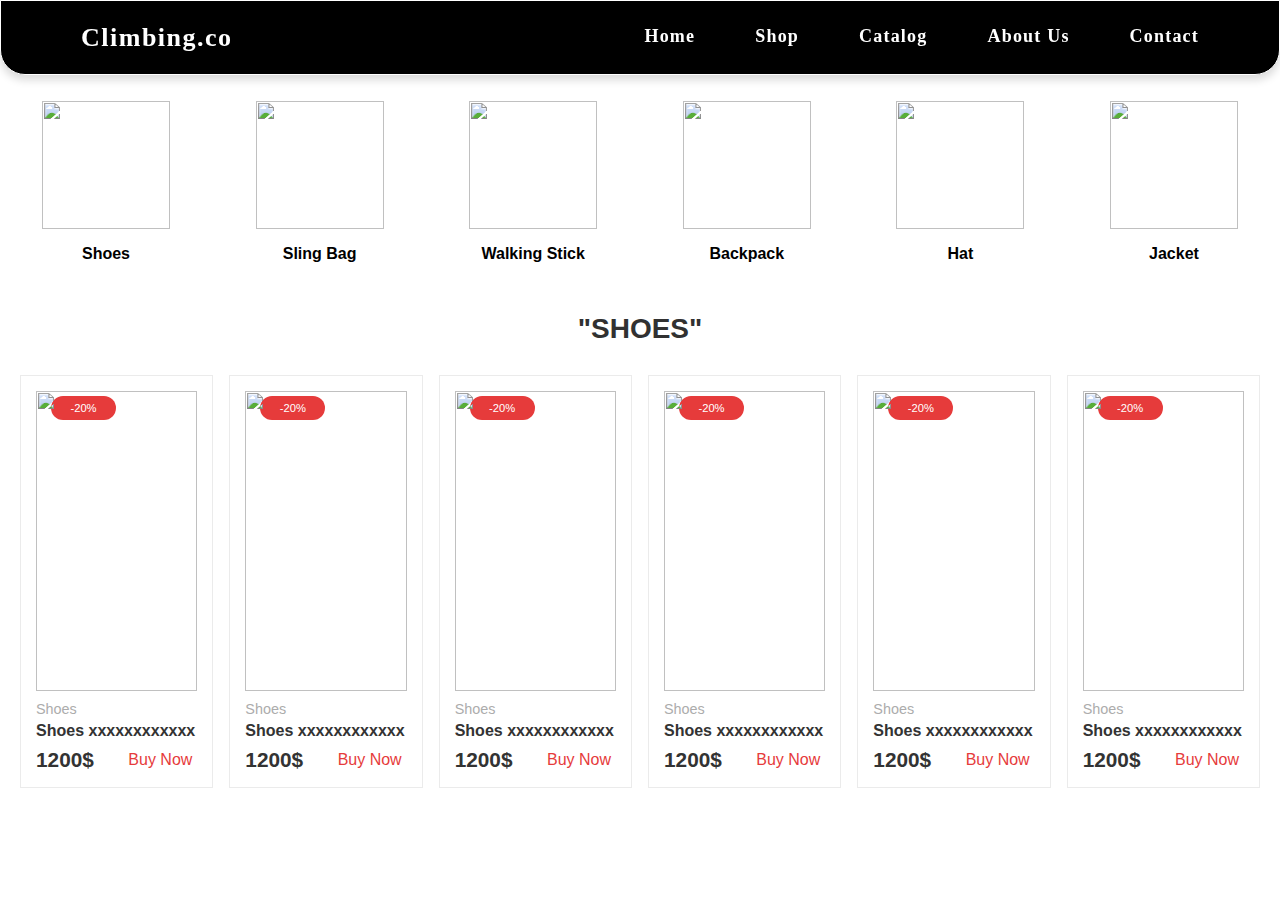
==== product.html @ 18d79aa9 "Add files via upload" ====
<!--doctype html-->
<html>
<head>
    <meta charset="utf-8">
    <meta name="viewport" content="width=device-width, initial-scale=1.0">
    <title>Product E-commerce - Website</title>
    <link rel="stylesheet" href="asset/css/product.css"/>
    <link rel="preconnect" href="https://fonts.googleapis.com">
    <link rel="preconnect" href="https://fonts.gstatic.com" crossorigin>
    <link rel="stylesheet" href="https://cdnjs.cloudflare.com/ajax/libs/font-awesome/4.7.0/css/font-awesome.min.css">
    <link href="https://fonts.googleapis.com/css2?family=Poppins:ital,wght@0,100;0,200;0,300;0,400;0,500;0,600;0,700;0,800;0,900;1,100;1,200;1,300;1,400;1,500;1,600;1,700;1,800;1,900&display=swap" rel="stylesheet">
</head>

<body>
    <!-- navbar -->
    <header class="header">
        <div class="navcount">
            <nav class="navbar">
                <div class="navbar-left">
                    <a class="logo">Climbing.co</a>
                    <a href="javascript:void(0);" class="nav-icon" id="toggleButton">
                        <i class="fa fa-bars"></i>
                    </a>
                </div>
                <div class="navbar-right" id="navbarRight">
                    <a href="index.html" class="nav-active nav-first">Home</a>
                    <a href="produk.html" class="nav-link">Shop</a>
                    <a href="product.html" class="nav-link">Catalog</a>
                    <a href="kontak.html" class="nav-link">About Us</a>
                    <a href="kontak.html" class="nav-link">Contact</a>
                </div>
            </nav>
        </div>
      </header>

  <!--section category-->
  <section class="category">
    <h1>Products Category</h1>
    <div class="box-category">
     
      <a href="#" class="box">
        <img src="asset/img/product 1.png">
        <h3>Shoes</h3>
      </a>

      <a href="#" class="box">
        <img src="asset/img/product 2.png">
        <h3>Sling Bag</h3>
      </a>

      <a href="#" class="box">
        <img src="asset/img/product 3.png">
        <h3>Walking Stick</h3>
      </a>

      <a href="#" class="box">
        <img src="asset/img/product 4.png">
        <h3>Backpack</h3>
      </a>

      <a href="#" class="box">
        <img src="asset/img/product 5.png">
        <h3>Hat</h3>
      </a>

      <a href="#" class="box">
        <img src="asset/img/product 6.png">
        <h3>Jacket</h3>
      </a>

    </div>
  </section>
  
   <section class="product">
    <h4 class="product-heading">"Shoes"</h4>
    <div class="slider-container">
        <div class="product-box">
            <span class="product-box-offer">-20%</span>
                <div class="product-img-container">
                    <div class="product-img">
                    <img alt="" class="product-img-front" src="asset/img/sepatu1.jpg"/>
                    </div>
                </div>
            <div class="product-box-text">
                 <!--category-->
                 <div class="product-category">
                    <span>Shoes</span>
                </div>
                <!--tile--->
                <a href="#" class="product-title">Shoes xxxxxxxxxxxx</a>
                <!--Price--->
                <div class="price-buy">
                    <span class="p-price">1200$</span>
                    <a href="#" class="p-buy-btn">Buy Now</a>
                </div>
            </div>
        </div>

        <div class="product-box">
            <span class="product-box-offer">-20%</span>
                <div class="product-img-container">
                    <div class="product-img">
                    <img alt="" class="product-img-front" src="asset/img/sepatu2.jpg"/>
                    </div>
                </div>
            <div class="product-box-text">
                 <!--category-->
                 <div class="product-category">
                    <span>Shoes</span>
                </div>
                <!--tile--->
                <a href="#" class="product-title">Shoes xxxxxxxxxxxx</a>
                <!--Price--->
                <div class="price-buy">
                    <span class="p-price">1200$</span>
                    <a href="#" class="p-buy-btn">Buy Now</a>
                </div>
            </div>
        </div>

        <div class="product-box">
            <span class="product-box-offer">-20%</span>
                <div class="product-img-container">
                    <div class="product-img">
                    <img alt="" class="product-img-front" src="asset/img/sepatu3.jpg"/>
                    </div>
                </div>
            <div class="product-box-text">
                 <!--category-->
                 <div class="product-category">
                    <span>Shoes</span>
                </div>
                <!--tile--->
                <a href="#" class="product-title">Shoes xxxxxxxxxxxx</a>
                <!--Price--->
                <div class="price-buy">
                    <span class="p-price">1200$</span>
                    <a href="#" class="p-buy-btn">Buy Now</a>
                </div>
            </div>
        </div>

        <div class="product-box">
            <span class="product-box-offer">-20%</span>
                <div class="product-img-container">
                    <div class="product-img">
                    <img alt="" class="product-img-front" src="asset/img/sepatu4.jpeg"/>
                    </div>
                </div>
            <div class="product-box-text">
                 <!--category-->
                 <div class="product-category">
                    <span>Shoes</span>
                </div>
                <!--tile--->
                <a href="#" class="product-title">Shoes xxxxxxxxxxxx</a>
                <!--Price--->
                <div class="price-buy">
                    <span class="p-price">1200$</span>
                    <a href="#" class="p-buy-btn">Buy Now</a>
                </div>
            </div>
        </div>

        <div class="product-box">
            <span class="product-box-offer">-20%</span>
                <div class="product-img-container">
                    <div class="product-img">
                    <img alt="" class="product-img-front" src="asset/img/sepatu5.jpg"/>
                    </div>
                </div>
            <div class="product-box-text">
                 <!--category-->
                 <div class="product-category">
                    <span>Shoes</span>
                </div>
                <!--tile--->
                <a href="#" class="product-title">Shoes xxxxxxxxxxxx</a>
                <!--Price--->
                <div class="price-buy">
                    <span class="p-price">1200$</span>
                    <a href="#" class="p-buy-btn">Buy Now</a>
                </div>
            </div>
        </div>

        <div class="product-box">
            <span class="product-box-offer">-20%</span>
                <div class="product-img-container">
                    <div class="product-img">
                    <img alt="" class="product-img-front" src="asset/img/sepatu6.jpeg"/>
                    </div>
                </div>
            <div class="product-box-text">
                 <!--category-->
                 <div class="product-category">
                    <span>Shoes</span>
                </div>
                <!--tile--->
                <a href="#" class="product-title">Shoes xxxxxxxxxxxx</a>
                <!--Price--->
                <div class="price-buy">
                    <span class="p-price">1200$</span>
                    <a href="#" class="p-buy-btn">Buy Now</a>
                </div>
            </div>
        </div>
    </div>
    </section>
    <script src="asset/js/product.js"></script>
</body>
</html>
---- asset/css/product.css ----
*{
    margin: 0px;
    padding: 0px;
    box-sizing: border-box;
    font-family: 'Open Sans',sans-serif;
}
a{
    text-decoration: none;
}
body{
    margin: 0px;
    padding: 0px;
}

/*navbar*/

.header {
    position: fixed;
    top: 0;
    left: 0;
    right: 0;
    background-color: black;
    border-style: solid;
    border-width: 1px;
    border-color: white;
    border-radius: 0 0 25px 25px;
    box-shadow: 0px 5px 8px rgba(0, 0, 0, 0.15);
    backdrop-filter: blur(8px);
    transition-duration: 0.5s;
    z-index: 2;
}

.navcount {
    width: 100%;
    max-width: 1300px;
    margin: auto;
    position: relative;
}

.navbar {
    display: flex;
    align-items: center;
    justify-content: space-between;
    padding: 15px 80px;
}

.navbar-left {
    display: flex;
}
  
.logo {
    color: white;
    font-family: 'Red Hat Display';
    font-weight: 600;
    font-size: 26px;
    letter-spacing: 1.5px;
}

.navbar-right{
    display: flex;
    gap: 60px;
    font-family: Verdana, Geneva, Tahoma, sans-serif;
}

.nav-link {
    color: white;
    text-decoration: none;
    text-align: center;
    font-size: 18px;
    font-weight: 550;
    font-family: 'Red Hat Display';
    font-weight: 600;
    letter-spacing: 1.2px;
    border-bottom: 2px solid transparent;
    padding-top: 10px;
    padding-bottom: 10px;
}

.nav-active {
    color: white;
    text-decoration: none;
    text-align: center;
    font-size: 18px;
    font-weight: 550;
    font-family: 'Red Hat Display';
    font-weight: 600;
    letter-spacing: 1.2px;
    padding-top: 10px;
    padding-bottom: 10px;
}

.nav-link:hover {
    color: red;
    border-bottom: 2px solid white;
}

.nav-active:hover {
    color: red;
    border-bottom: 2px solid white;
}

.nav-icon {
    display: none;
    color: white;
}

@media screen and (max-width: 800px) {
    .navbar {
        display: block;
        padding-left: 0;
        padding-right: 0;
    }
    .logo {
        font-size: 21px;
        padding-left: 30px;
    }
    .navbar-left {
        display: flex;
        justify-content: space-between;
    }
    .nav-link,
    .nav-active {
        font-size: 17px;
        padding-left: 30px;
        padding-right: 30px;
    }
    .nav-first {
        margin-top: 20px;
    }
    .nav-active {
        background: linear-gradient(90deg, #e7c5ae 0%, #fcf5eb00 100%);
        border-top: 1px solid #895e3f;
        border-width: 1px;
    }
    .nav-icon {
        align-self: center;
        padding-right: 30px;
    }
    .navbar-right {
        display: block;
    }
}
@media screen and (max-width: 800px) {
    .navbar-right a{display: none;}
    .navbar-left a.nav-icon {
      float: right;
      display: block;
    }
}
@media screen and (max-width: 800px) {
  .navbar-right.responsive {position: relative;}
  .navbar-left.responsive .nav-icon {
    position: absolute;
    right: 0;
    top: 0;
  }
  .navbar-right.responsive a{
    float: none;
    display: block;
    text-align: left;
  }
}
@media screen and (max-width: 400px) {
    .logo {
        font-size: 18px;
        padding-left: 25px;
    }
    .nav-link,
    .nav-active {
        font-size: 16px;
        padding-left: 25px;
        padding-right: 25px;
    }
    .nav-active {
        background: black;
        border-top: 1px solid white;
        border-width: 1px;
    }
    .nav-icon {
        align-self: center;
        padding-right: 25px;
    }
}

  
/*section category*/
.category .box-category {
    display: grid;
    grid-template-columns: repeat(auto-fit, minmax(10rem, 1fr));
    gap: 0.1rem;
  }
  .category h1 {
    text-align: center;
    font-size: 2rem;
    color: black;
    margin-bottom: 3rem;
  }
  .category .box-category .box {
    text-align: center;
  }
  .category .box-category .box:hover h3{
    color: rgb(141, 116, 116);
  }
  .category .box-category .box img {
    height: 8rem;
    margin-bottom: 1rem;
    margin-top: 1rem;
  }
  .category .box-category .box h3 {
    font-size: 1rem;
    color: black;
    font-weight: bolder;
    list-style: none;
  }  

/*section product*/

.product{
    display: flex;
    justify-content: center;
    flex-direction: column;
    align-items: center;
    padding: 20px;
    width: 100%;
    margin: 30px auto;
}
.slider-container{
    display: flex;
    justify-content: center;
    align-items: center;
    width: 100%;
    gap: 1rem;
}
.product-heading{
    font-size: 28px;
    text-transform: uppercase;
    font-family: 'Open Sans',sans-serif;
    color: #313131;
    margin-bottom: 30px;
}
.product-box{
    width: 100%;
    padding: 15px;
    border: 1px solid rgba(0,0,0,0.08);
    position: relative;
}
 
.product-img-container{
    width: 100%;
    height: 100%;
    position: relative;
    display: flex;
    overflow: hidden;
}
.product-img{
    width: 100%;
    height:300px;
    display: flex;
}
 
.product-img img{
    width: 100%;
    height: 100%;
    object-fit:contain;
    object-position: center;
}

 .product-box-offer{
     position: absolute;
     left: 30px;
     top: 20px;
     width: 65px;
     height: 24px;
     color: #ffffff;
     background-color: #e63b3b;
     border-radius: 20px;
     display: flex;
     justify-content: center;
     align-items: center;
     font-size: 0.7rem;   
 }
.product-box-text{
     margin-top: 5px;
     font-family: 'Open Sans',sans-serif;
 }
.product-title{
    color: #333333;
    font-weight: 600;
    transition: all ease 0.3s;
    text-decoration: none;
}
.product-title:hover{
    opacity: 0.7;
    transition: all ease 0.3s;
}
.product-category{
    display: flex;
    justify-content: flex-start;
    align-items: center;
    flex-wrap: wrap;
    color: #ff25257c;
}
.product-category span{
    color: #acacac;
    font-size: 0.9rem;
    margin:5px 0px;
}
.price-buy{
    display: flex;
    justify-content: space-between;
    align-items: center;
    margin-top: 8px;
}
.price-buy .p-price{
    font-size: 1.3rem;
    color: #333333;
    font-weight: 700;
}
.price-buy .p-buy-btn{
    color: #e63b3b;
    margin: 0px 5px;
    font-weight: 500;
    text-decoration: none;
}
.price-buy .p-buy-btn:hover{
    text-decoration: underline;
}
 
@media(max-width:500px){
    .product-slider-heading{
        text-align: center;
        font-size: 1.3rem;
    }
    .product-slider{
        width: 100%;
    }
    .product-img a,
    .product-img{
    height:230px;}
    
.product-img a img{
    animation:none;
}
.product-img-back{
    display: none;
 }
 .product-img-container:hover .product-img-back{
     display: none;
 }
 .product-img-container:hover .product-img-front{
     display: block;
 }
}
@media(max-width:400px){
    .product-img a,
    .product-img{
    height:190px;}
    .product-box-offer{
        top: 10px ;
        left: 20px ;
    }
}
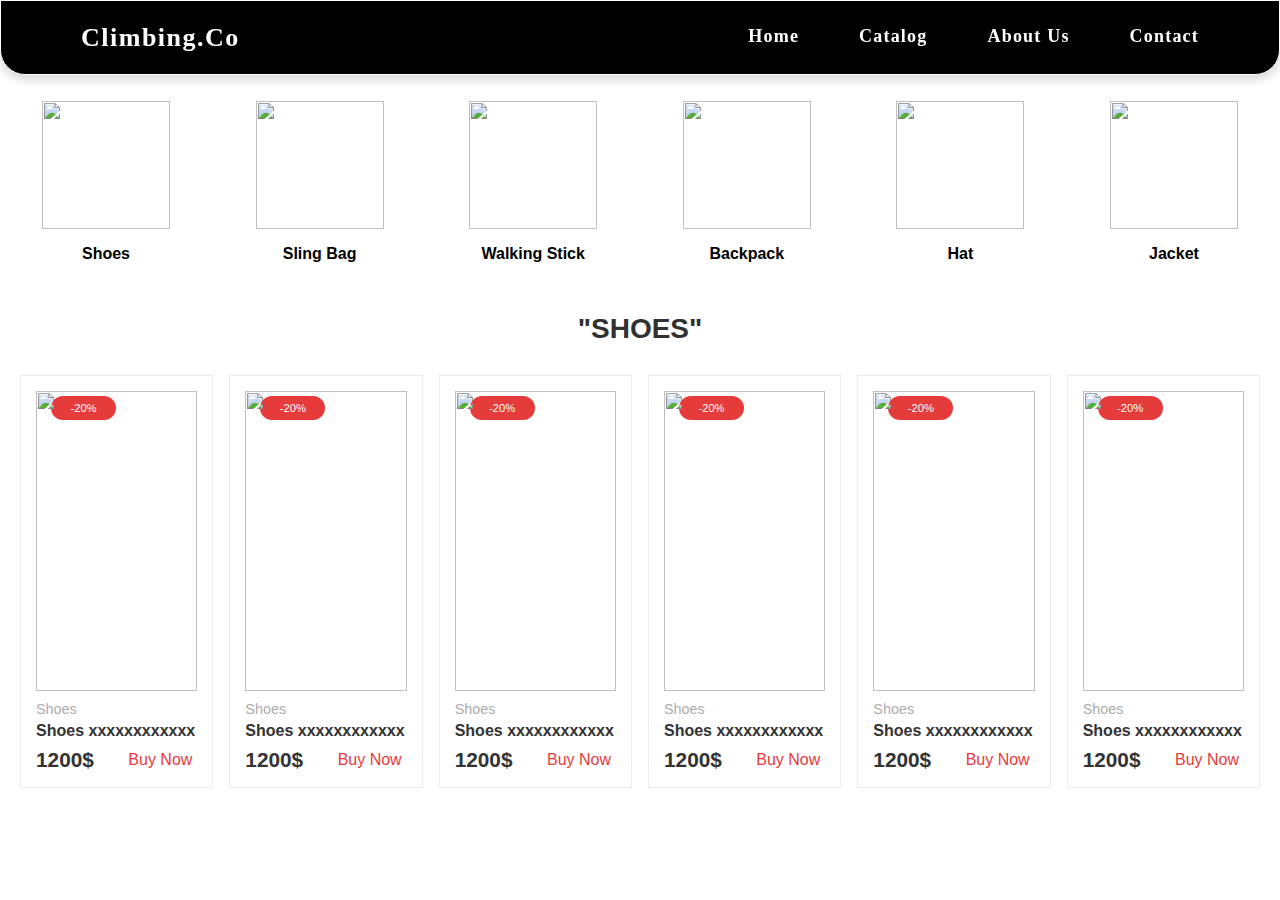
==== commit 3ac72093: "Update product.html" ====
--- a/product.html
+++ b/product.html
@@ -17,14 +17,13 @@
         <div class="navcount">
             <nav class="navbar">
                 <div class="navbar-left">
-                    <a class="logo">Climbing.co</a>
+                    <a class="logo">Climbing.Co</a>
                     <a href="javascript:void(0);" class="nav-icon" id="toggleButton">
                         <i class="fa fa-bars"></i>
                     </a>
                 </div>
                 <div class="navbar-right" id="navbarRight">
                     <a href="index.html" class="nav-active nav-first">Home</a>
-                    <a href="produk.html" class="nav-link">Shop</a>
                     <a href="product.html" class="nav-link">Catalog</a>
                     <a href="kontak.html" class="nav-link">About Us</a>
                     <a href="kontak.html" class="nav-link">Contact</a>
@@ -209,4 +208,4 @@
     </section>
     <script src="asset/js/product.js"></script>
 </body>
-</html>+</html>
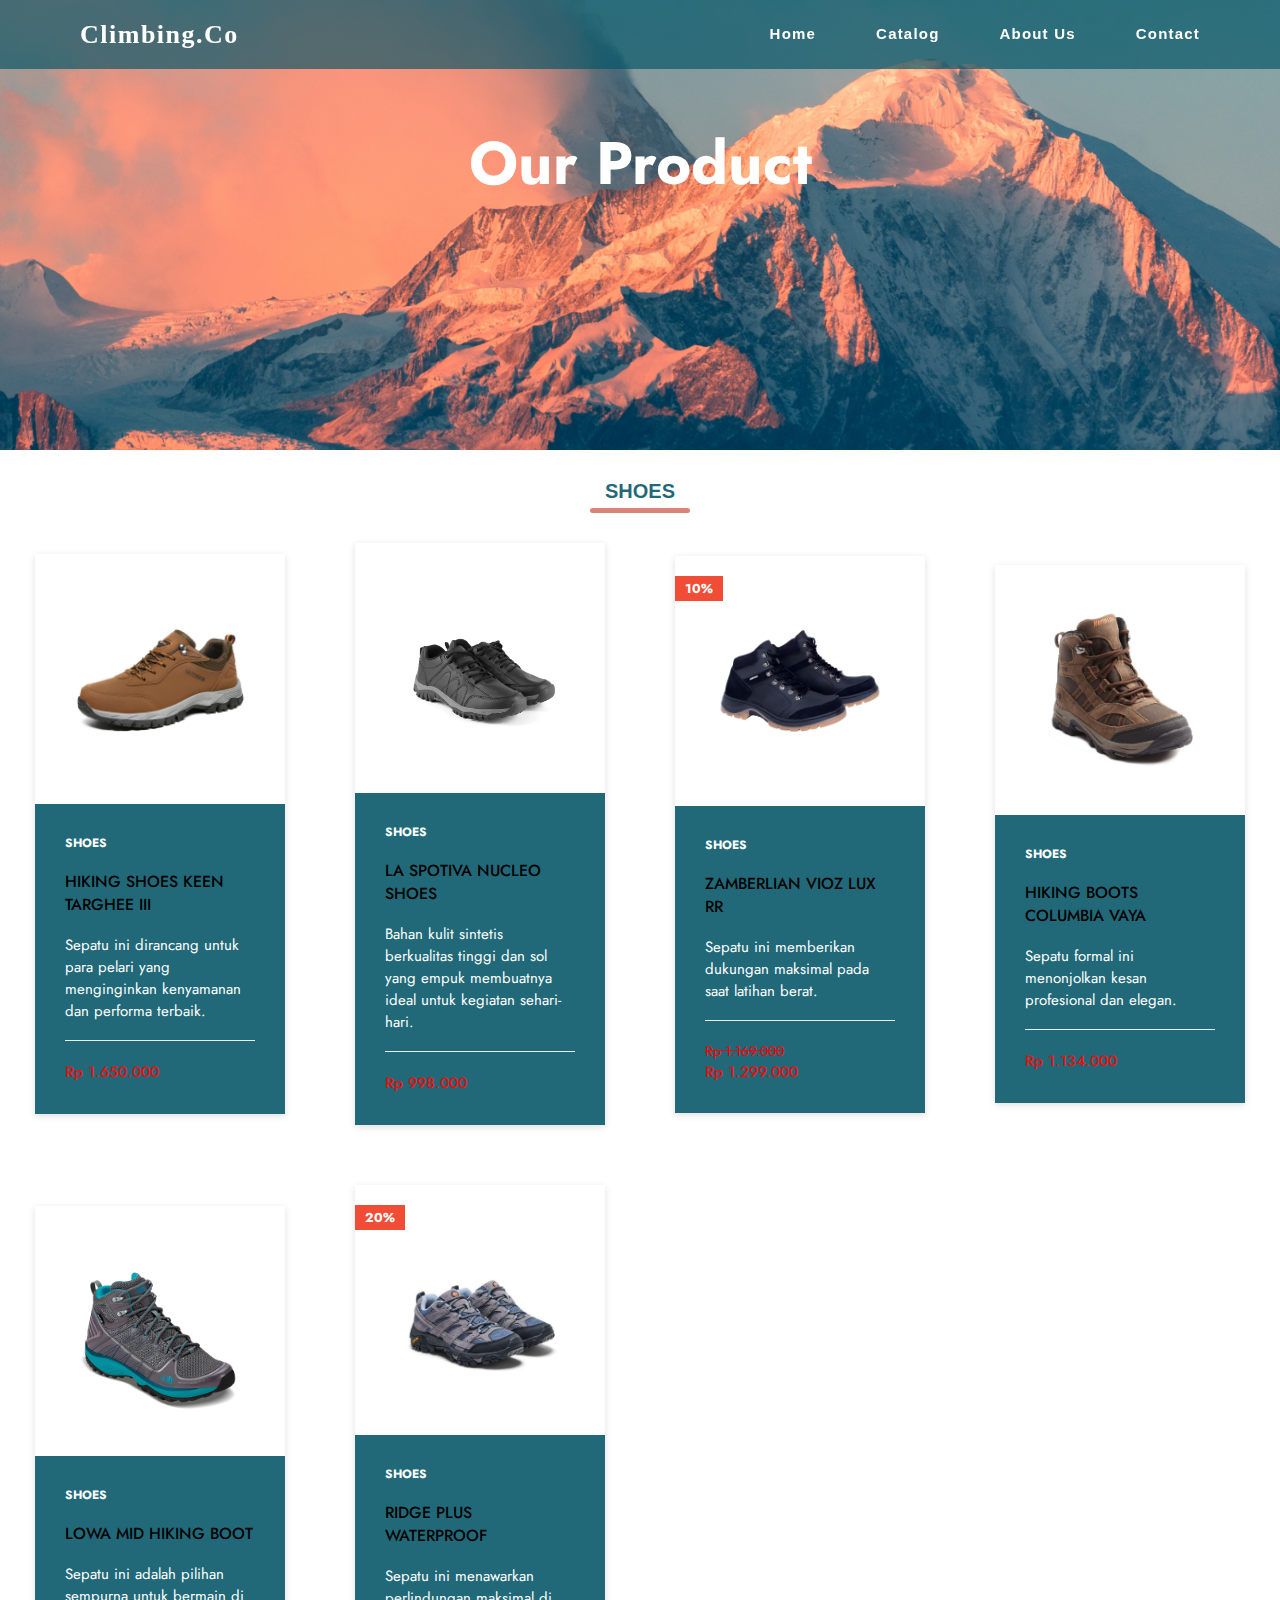
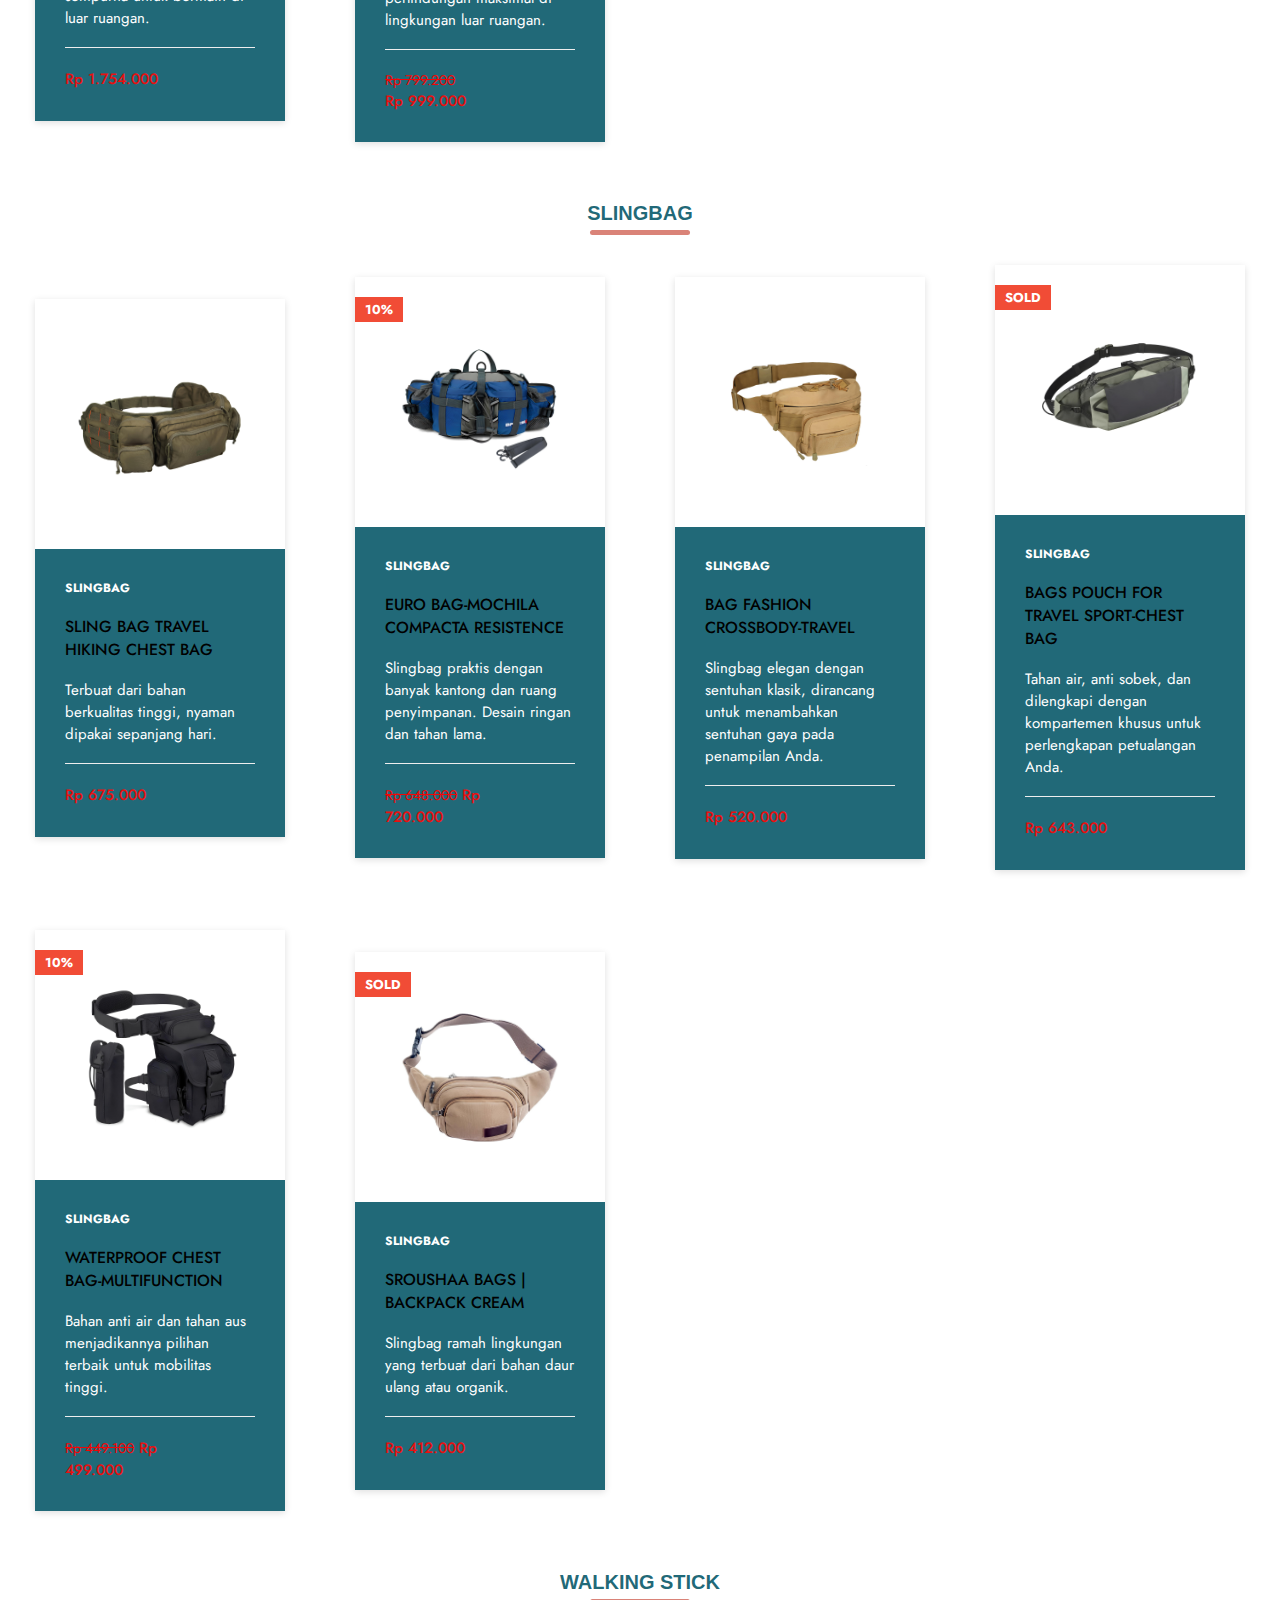
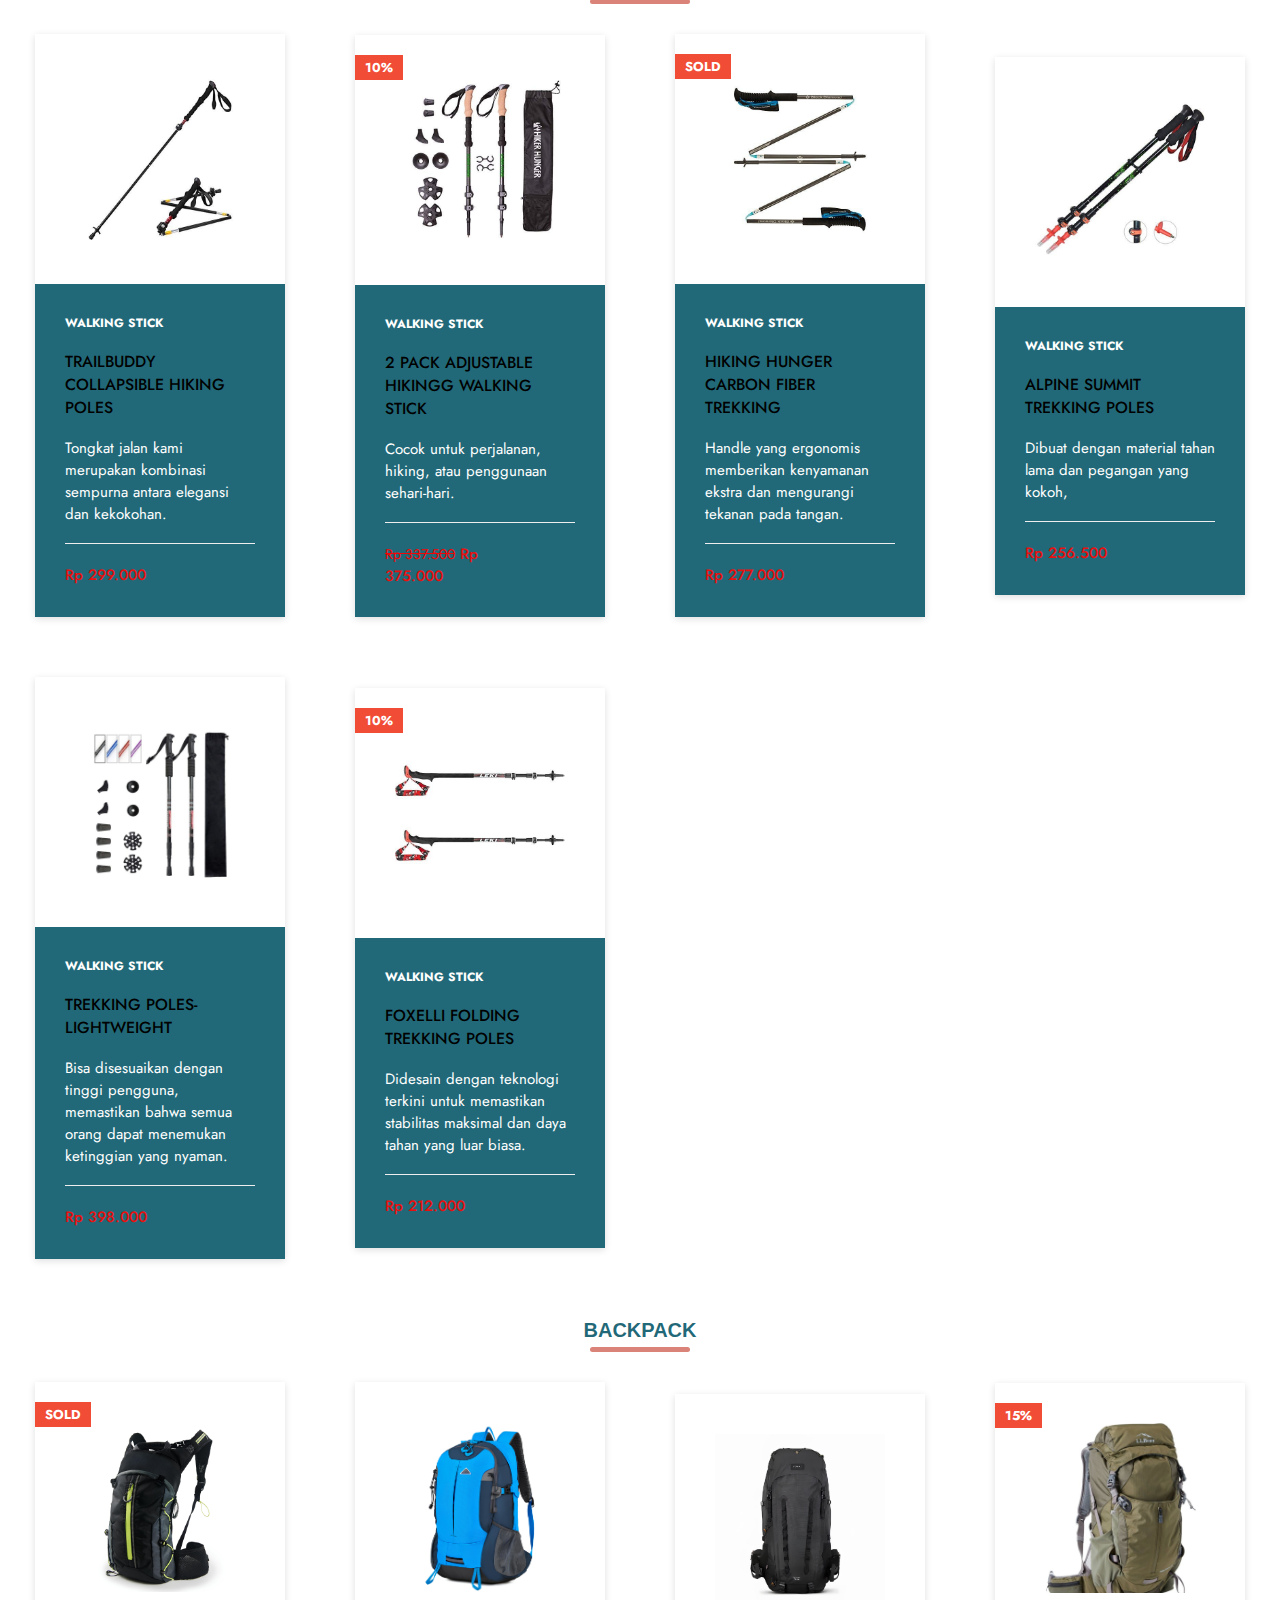
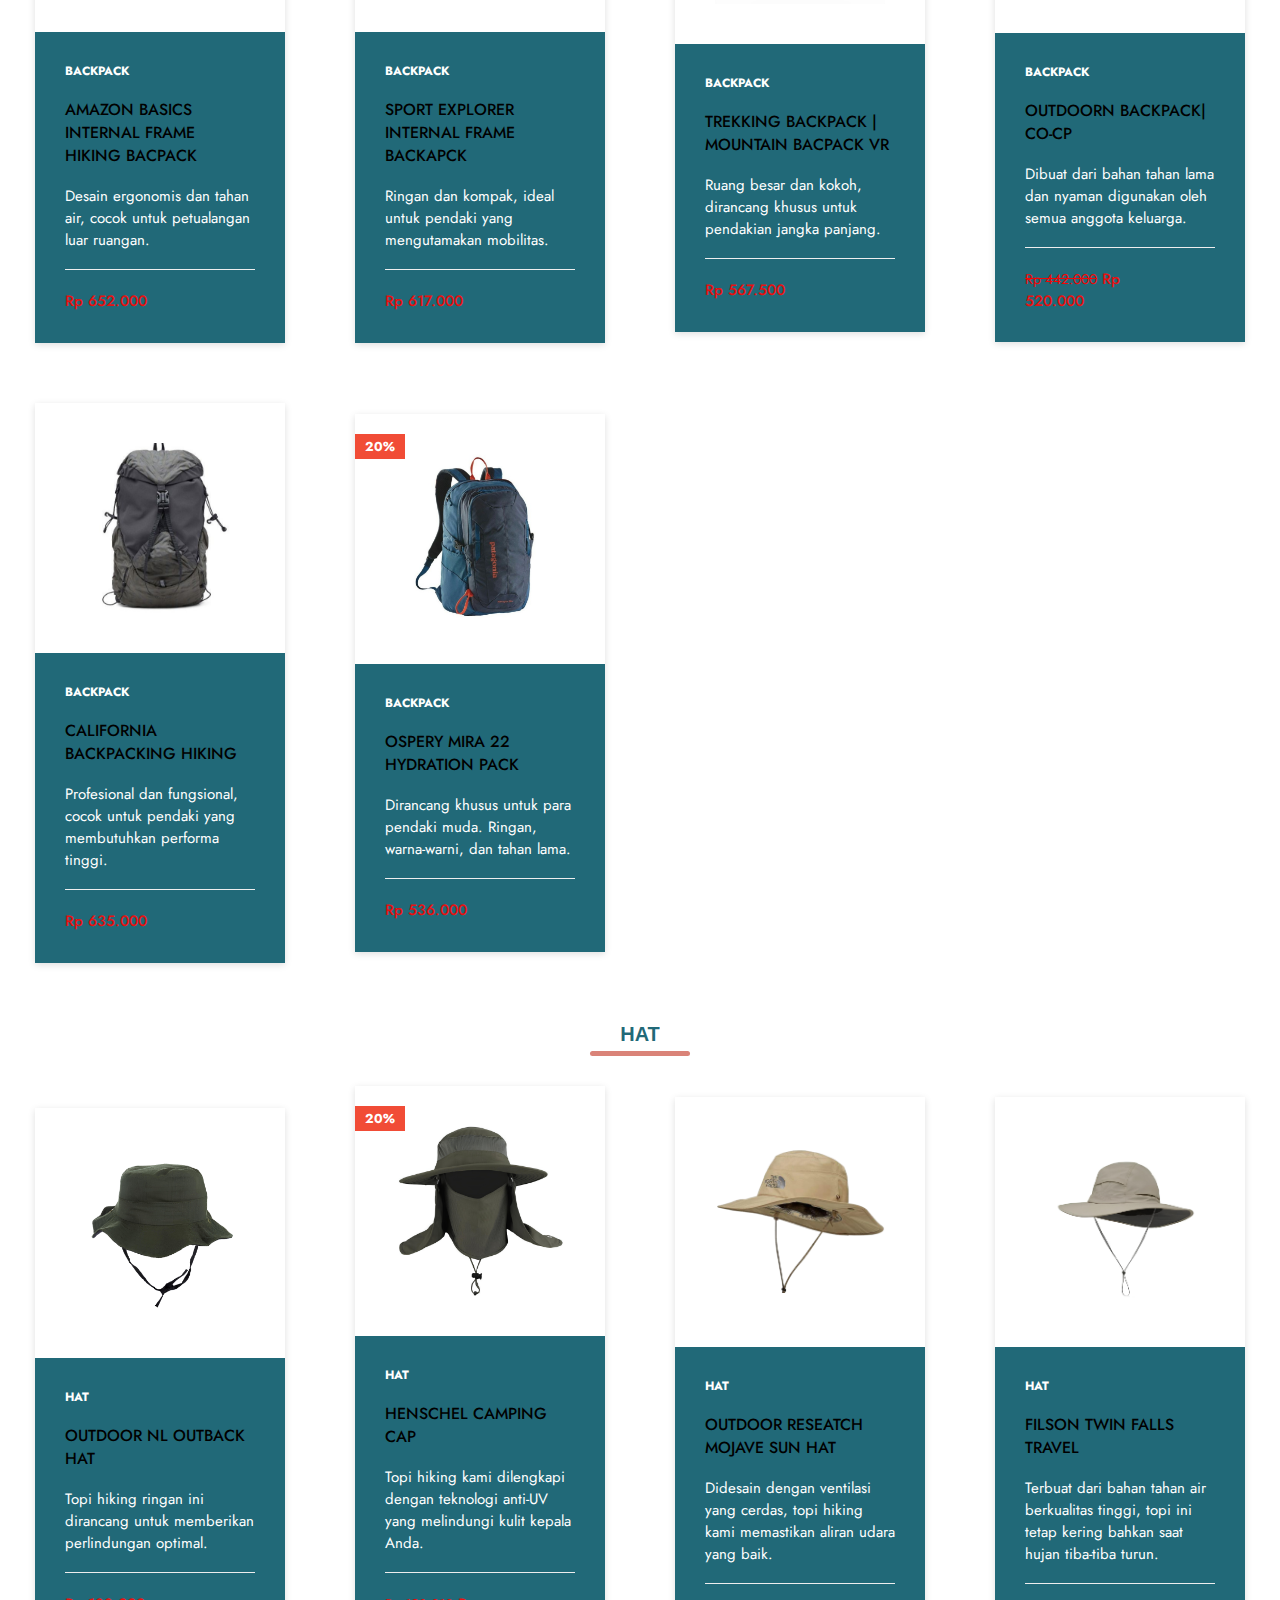
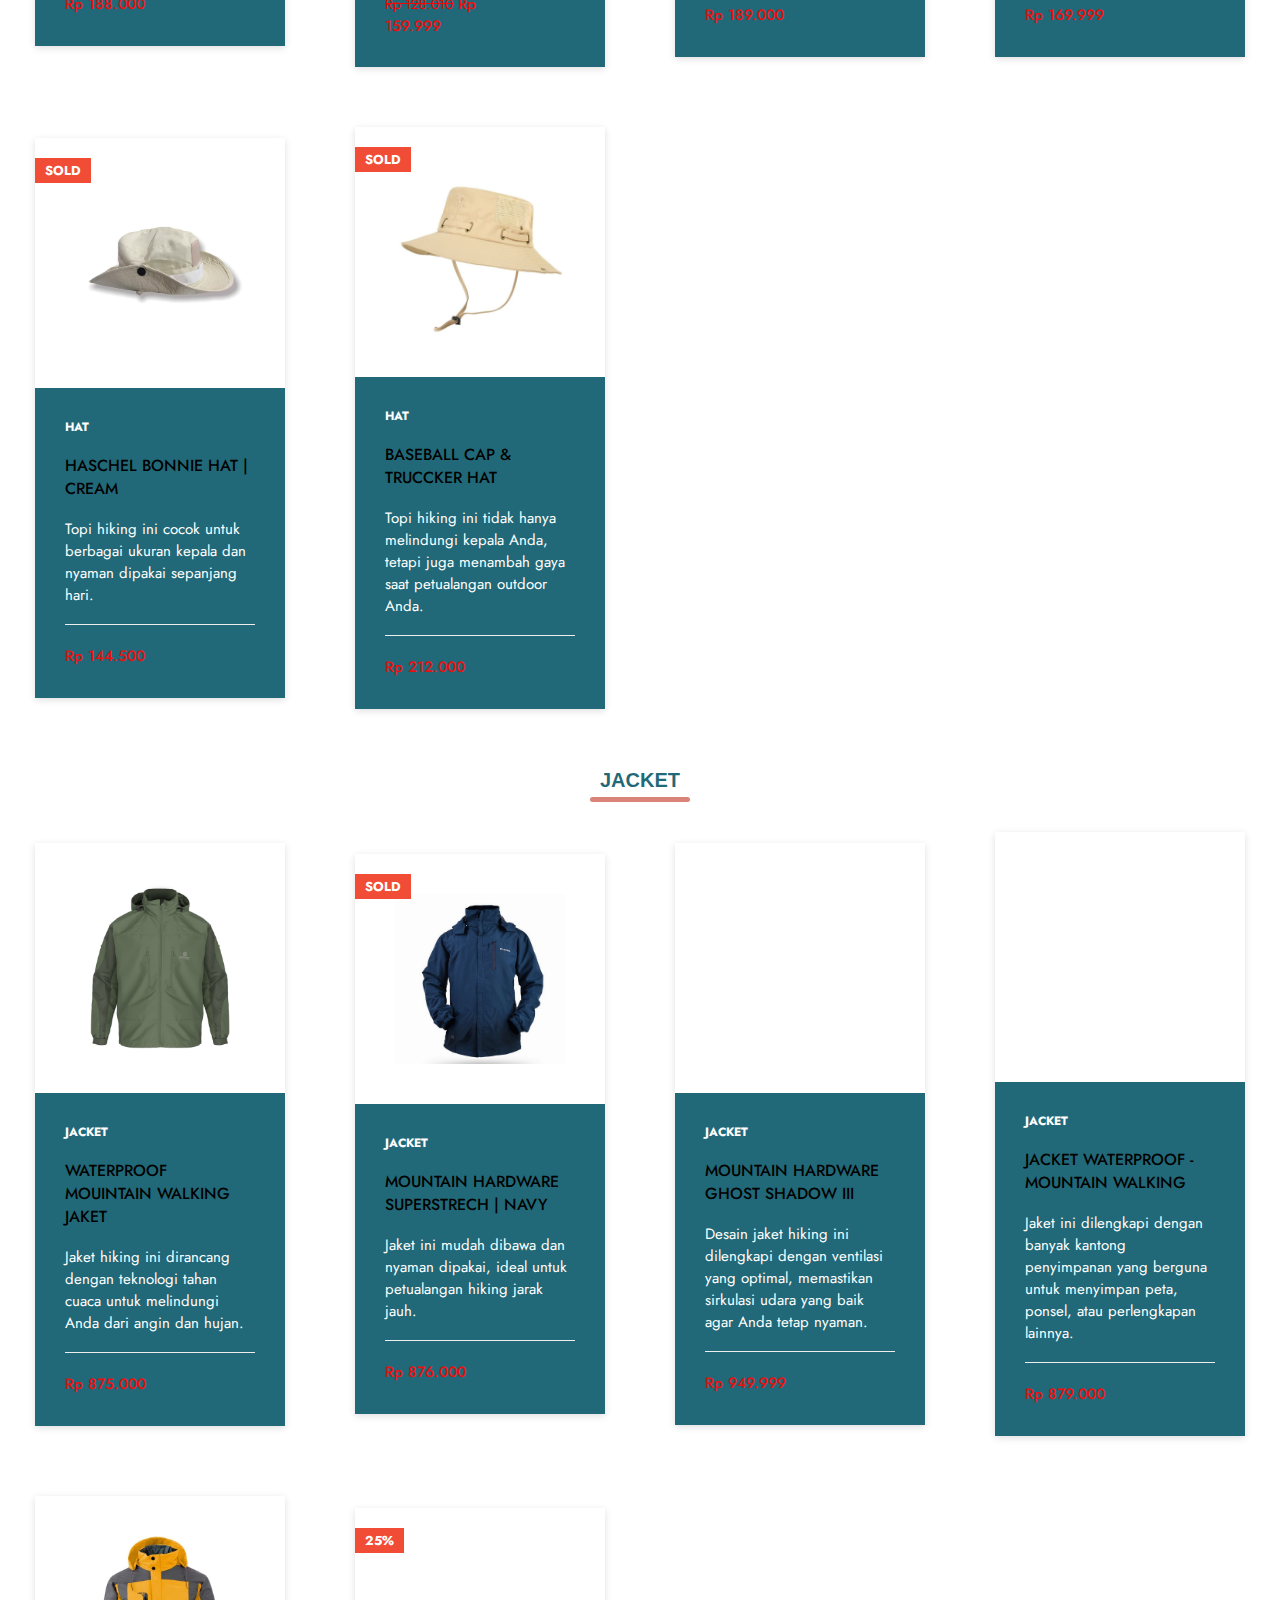
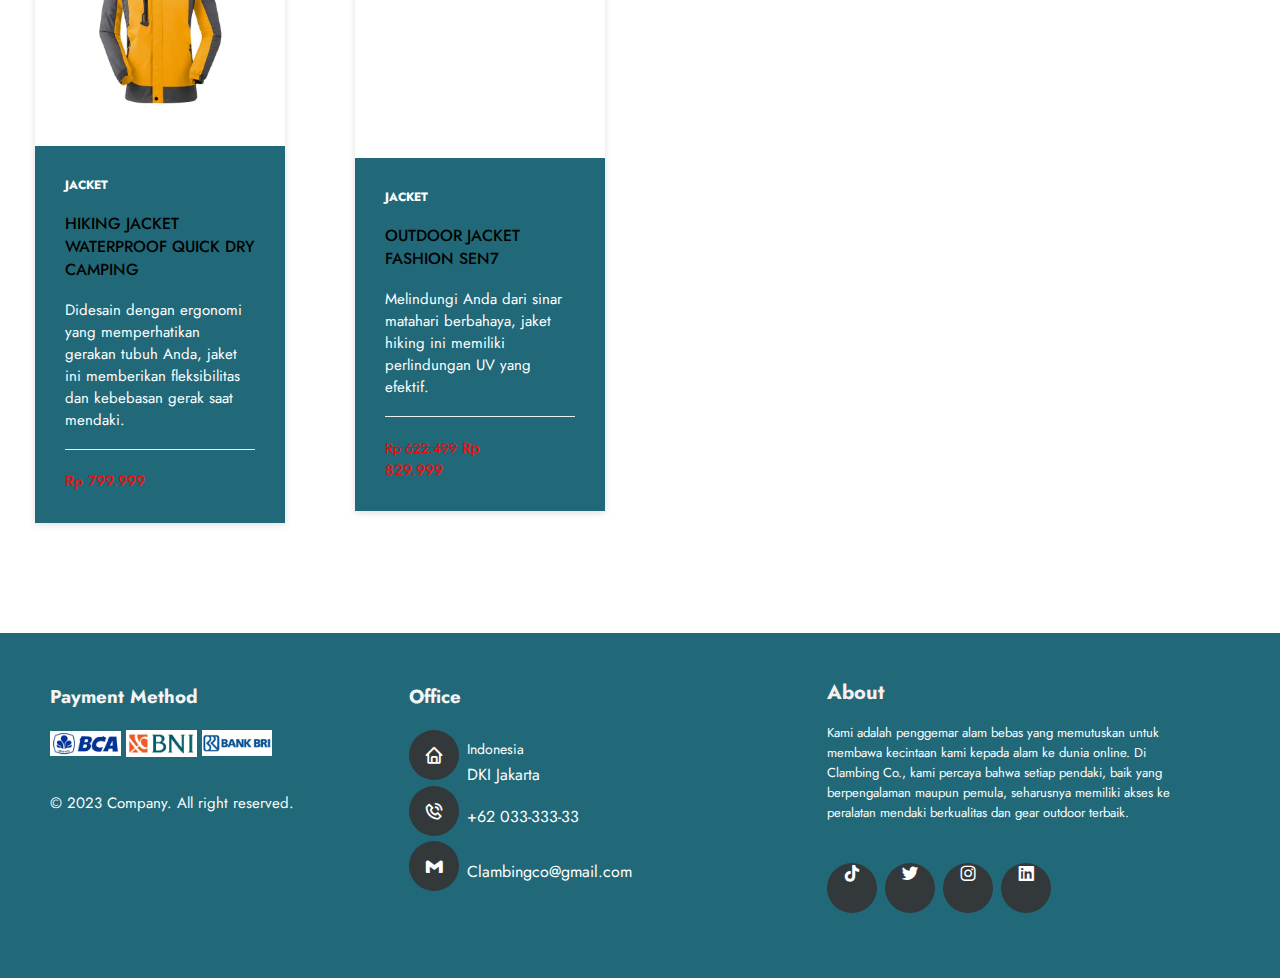
==== commit da4d1741: "Add files via upload" ====
--- a/product.html
+++ b/product.html
@@ -1,211 +1,798 @@
 <!--doctype html-->
 <html>
-<head>
-    <meta charset="utf-8">
-    <meta name="viewport" content="width=device-width, initial-scale=1.0">
-    <title>Product E-commerce - Website</title>
-    <link rel="stylesheet" href="asset/css/product.css"/>
-    <link rel="preconnect" href="https://fonts.googleapis.com">
-    <link rel="preconnect" href="https://fonts.gstatic.com" crossorigin>
-    <link rel="stylesheet" href="https://cdnjs.cloudflare.com/ajax/libs/font-awesome/4.7.0/css/font-awesome.min.css">
-    <link href="https://fonts.googleapis.com/css2?family=Poppins:ital,wght@0,100;0,200;0,300;0,400;0,500;0,600;0,700;0,800;0,900;1,100;1,200;1,300;1,400;1,500;1,600;1,700;1,800;1,900&display=swap" rel="stylesheet">
+<head> 
+  <meta charset="UTF-8">
+  <meta name="viewport" content="width=device-width, initial-scale=1.0">
+  <link rel="stylesheet" href="css/product.css">
+  <link rel="stylesheet" href="https://cdnjs.cloudflare.com/ajax/libs/font-awesome/6.4.2/css/all.min.css" 
+  integrity="sha512-z3gLpd7yknf1YoNbCzqRKc4qyor8gaKU1qmn+CShxbuBusANI9QpRohGBreCFkKxLhei6S9CQXFEbbKuqLg0DA==" 
+  crossorigin="anonymous" referrerpolicy="no-referrer">
+  <link rel="preconnect" href="https://fonts.gstatic.com" crossorigin>
+  <link href="https://fonts.googleapis.com/css2?family=Jost:wght@100;200;300;400;500;600;700&display=swap" 
+  rel="stylesheet">
+  <title>Catalog Climbing Co.</title>
+  <link rel="stylesheet" href="https://unpkg.com/boxicons@latest/css/boxicons.min.css">
 </head>
 
 <body>
-    <!-- navbar -->
+<!--navbar -->
     <header class="header">
-        <div class="navcount">
-            <nav class="navbar">
-                <div class="navbar-left">
-                    <a class="logo">Climbing.Co</a>
-                    <a href="javascript:void(0);" class="nav-icon" id="toggleButton">
-                        <i class="fa fa-bars"></i>
-                    </a>
+    <div class="navcount">
+        <nav class="navbar">
+            <div class="navbar-left">
+                <a class="logo">Climbing.Co </a>
+                <a href="javascript:void(0);" class="nav-icon" id="toggleButton">
+                    <i class="fa fa-bars"></i>
+                </a>
+            </div>
+            <div class="navbar-right" id="navbarRight">
+                <a href="index.html" class="nav-active nav-first">Home</a>
+                <a href="product.html" class="nav-link">Catalog</a>
+                <a href="aboutUs.html" class="nav-link">About Us</a>
+                <a href="contactUs.html" class="nav-link">Contact</a>
+            </div>
+        </nav>
+    </div>
+    </header>
+
+<!--banner-->
+     <section class="banner">
+        <div class="bannerteks">
+            <h2> Our Product </h2>
+        </div>
+    </section>
+
+<!--product 1-->
+   <section>
+    <h1 class="title">Shoes</h1>
+    <div class="product" id="shoes">
+        <div class="product-card">
+          <div class="product-tumb">
+            <img src="asset/img/sepatu1.jpg" alt="">
+          </div>
+          <div class="product-details">
+            <span class="product-catagory">Shoes</span>
+            <h4><a href="">Hiking Shoes Keen Targhee III</a></h4>
+            <p>Sepatu ini dirancang untuk para pelari yang menginginkan kenyamanan dan performa terbaik.</p>
+            <div class="product-bottom-details">
+              <div class="product-price">Rp 1.650.000</div>
+              <div class="product-links">
+                <a href=""><i class="fa fa-heart"></i></a>
+                <a href=""><i class="fa fa-shopping-cart"></i></a>
+              </div>
+            </div>
+          </div>
+        </div>
+
+      <div class="product-card">
+        <div class="product-tumb">
+          <img src="asset/img/sepatu2.jpg" alt="">
+        </div>
+        <div class="product-details">
+          <span class="product-catagory">Shoes</span>
+          <h4><a href="">La Spotiva Nucleo Shoes</a></h4>
+          <p>Bahan kulit sintetis berkualitas tinggi dan sol yang empuk membuatnya ideal untuk kegiatan sehari-hari.</p>
+          <div class="product-bottom-details">
+            <div class="product-price">Rp 998.000</div>
+            <div class="product-links">
+              <a href=""><i class="fa fa-heart"></i></a>
+              <a href=""><i class="fa fa-shopping-cart"></i></a>
+            </div>
+          </div>
+        </div>
+      </div>
+  
+    <div class="product-card">
+    <div class="badge">10%</div>
+      <div class="product-tumb">
+        <img src="asset/img/sepatu3.jpg" alt="">
+      </div>
+      <div class="product-details">
+        <span class="product-catagory">Shoes</span>
+        <h4><a href="">Zamberlian Vioz Lux RR</a></h4>
+        <p>Sepatu ini memberikan dukungan maksimal pada saat latihan berat.</p>
+        <div class="product-bottom-details">
+          <div class="product-price"><small>Rp 1.169.000</small>Rp 1.299.000</div>
+          <div class="product-links">
+            <a href=""><i class="fa fa-heart"></i></a>
+            <a href=""><i class="fa fa-shopping-cart"></i></a>
+          </div>
+        </div>
+      </div>
+    </div>
+    
+    <div class="product-card">
+        <div class="product-tumb">
+          <img src="asset/img/sepatu4.jpeg" alt="">
+        </div>
+        <div class="product-details">
+          <span class="product-catagory">Shoes</span>
+          <h4><a href="">Hiking Boots Columbia VAYA</a></h4>
+          <p>Sepatu formal ini menonjolkan kesan profesional dan elegan. </p>
+          <div class="product-bottom-details">
+            <div class="product-price">Rp 1.134.000</div>
+            <div class="product-links">
+              <a href=""><i class="fa fa-heart"></i></a>
+              <a href=""><i class="fa fa-shopping-cart"></i></a>
+            </div>
+          </div>
+        </div>
+      </div>
+
+    <div class="product-card">
+      <div class="product-tumb">
+        <img src="asset/img/sepatu5.jpg" alt="">
+      </div>
+      <div class="product-details">
+        <span class="product-catagory">Shoes</span>
+        <h4><a href="">Lowa Mid Hiking Boot</a></h4>
+        <p>Sepatu ini adalah pilihan sempurna untuk bermain di luar ruangan.</p>
+        <div class="product-bottom-details">
+          <div class="product-price">Rp 1.754.000</div>
+          <div class="product-links">
+            <a href=""><i class="fa fa-heart"></i></a>
+            <a href=""><i class="fa fa-shopping-cart"></i></a>
+          </div>
+        </div>
+      </div>
+    </div>
+
+  <div class="product-card">
+    <div class="badge">20%</div>
+    <div class="product-tumb">
+      <img src="asset/img/sepatu6.jpeg" alt="">
+    </div>
+    <div class="product-details">
+      <span class="product-catagory">Shoes</span>
+      <h4><a href="">Ridge Plus Waterproof</a></h4>
+      <p>Sepatu ini menawarkan perlindungan maksimal di lingkungan luar ruangan. </p>
+      <div class="product-bottom-details">
+        <div class="product-price"><small>Rp 799.200</small> Rp 999.000</div>
+        <div class="product-links">
+          <a href=""><i class="fa fa-heart"></i></a>
+          <a href=""><i class="fa fa-shopping-cart"></i></a>
+        </div>
+      </div>
+    </div>
+  </div>
+</div>
+    </section>
+
+<!--product 2-->
+    <section>
+        <h1 class="title">Slingbag</h1>
+        <div class="product" id="sling-bag">
+            <div class="product-card">
+            <div class="product-tumb">
+                <img src="asset/img/sling1 (1).jpg" alt="">
+            </div>
+            <div class="product-details">
+                <span class="product-catagory">Slingbag</span>
+                <h4><a href="">Sling Bag Travel Hiking Chest Bag</a></h4>
+                <p>Terbuat dari bahan berkualitas tinggi, nyaman dipakai sepanjang hari.</p>
+                <div class="product-bottom-details">
+                <div class="product-price">Rp 675.000</div>
+                <div class="product-links">
+                    <a href=""><i class="fa fa-heart"></i></a>
+                    <a href=""><i class="fa fa-shopping-cart"></i></a>
                 </div>
-                <div class="navbar-right" id="navbarRight">
-                    <a href="index.html" class="nav-active nav-first">Home</a>
-                    <a href="product.html" class="nav-link">Catalog</a>
-                    <a href="kontak.html" class="nav-link">About Us</a>
-                    <a href="kontak.html" class="nav-link">Contact</a>
                 </div>
-            </nav>
-        </div>
-      </header>
-
-  <!--section category-->
-  <section class="category">
-    <h1>Products Category</h1>
-    <div class="box-category">
-     
-      <a href="#" class="box">
-        <img src="asset/img/product 1.png">
-        <h3>Shoes</h3>
-      </a>
-
-      <a href="#" class="box">
-        <img src="asset/img/product 2.png">
-        <h3>Sling Bag</h3>
-      </a>
-
-      <a href="#" class="box">
-        <img src="asset/img/product 3.png">
-        <h3>Walking Stick</h3>
-      </a>
-
-      <a href="#" class="box">
-        <img src="asset/img/product 4.png">
-        <h3>Backpack</h3>
-      </a>
-
-      <a href="#" class="box">
-        <img src="asset/img/product 5.png">
-        <h3>Hat</h3>
-      </a>
-
-      <a href="#" class="box">
-        <img src="asset/img/product 6.png">
-        <h3>Jacket</h3>
-      </a>
-
-    </div>
-  </section>
-  
-   <section class="product">
-    <h4 class="product-heading">"Shoes"</h4>
-    <div class="slider-container">
-        <div class="product-box">
-            <span class="product-box-offer">-20%</span>
-                <div class="product-img-container">
-                    <div class="product-img">
-                    <img alt="" class="product-img-front" src="asset/img/sepatu1.jpg"/>
-                    </div>
+            </div>
+            </div>
+
+        <div class="product-card">
+            <div class="badge">10%</div>
+            <div class="product-tumb">
+            <img src="asset/img/sling2 (1).jpg" alt="">
+            </div>
+            <div class="product-details">
+            <span class="product-catagory">Slingbag</span>
+            <h4><a href="">Euro Bag-Mochila Compacta Resistence</a></h4>
+            <p>Slingbag praktis dengan banyak kantong dan ruang penyimpanan. Desain ringan dan tahan lama.
+            </p>
+            <div class="product-bottom-details">
+                <div class="product-price"><small>Rp 648.000</small>Rp 720.000</div>
+                <div class="product-links">
+                <a href=""><i class="fa fa-heart"></i></a>
+                <a href=""><i class="fa fa-shopping-cart"></i></a>
                 </div>
-            <div class="product-box-text">
-                 <!--category-->
-                 <div class="product-category">
-                    <span>Shoes</span>
+            </div>
+            </div>
+        </div>
+    
+        <div class="product-card">
+        <div class="product-tumb">
+            <img src="asset/img/sling3 (1).jpg" alt="">
+        </div>
+        <div class="product-details">
+            <span class="product-catagory">Slingbag</span>
+            <h4><a href="">Bag Fashion Crossbody-Travel</a></h4>
+            <p>Slingbag elegan dengan sentuhan klasik, dirancang untuk menambahkan sentuhan gaya pada penampilan Anda.</p>
+            <div class="product-bottom-details">
+            <div class="product-price">Rp 520.000</div>
+            <div class="product-links">
+                <a href=""><i class="fa fa-heart"></i></a>
+                <a href=""><i class="fa fa-shopping-cart"></i></a>
+            </div>
+            </div>
+        </div>
+        </div>
+        
+        <div class="product-card">
+            <div class="badge">SOLD</div>
+            <div class="product-tumb">
+            <img src="asset/img/sling4 (1).jpg" alt="">
+            </div>
+            <div class="product-details">
+            <span class="product-catagory">Slingbag</span>
+            <h4><a href="">Bags Pouch For Travel Sport-Chest Bag</a></h4>
+            <p>Tahan air, anti sobek, dan dilengkapi dengan kompartemen khusus untuk perlengkapan petualangan Anda.</p>
+            <div class="product-bottom-details">
+                <div class="product-price">Rp 643.000</div>
+                <div class="product-links">
+                <a href=""><i class="fa fa-heart"></i></a>
+                <a href=""><i class="fa fa-shopping-cart"></i></a>
                 </div>
-                <!--tile--->
-                <a href="#" class="product-title">Shoes xxxxxxxxxxxx</a>
-                <!--Price--->
-                <div class="price-buy">
-                    <span class="p-price">1200$</span>
-                    <a href="#" class="p-buy-btn">Buy Now</a>
-                </div>
-            </div>
-        </div>
-
-        <div class="product-box">
-            <span class="product-box-offer">-20%</span>
-                <div class="product-img-container">
-                    <div class="product-img">
-                    <img alt="" class="product-img-front" src="asset/img/sepatu2.jpg"/>
-                    </div>
-                </div>
-            <div class="product-box-text">
-                 <!--category-->
-                 <div class="product-category">
-                    <span>Shoes</span>
-                </div>
-                <!--tile--->
-                <a href="#" class="product-title">Shoes xxxxxxxxxxxx</a>
-                <!--Price--->
-                <div class="price-buy">
-                    <span class="p-price">1200$</span>
-                    <a href="#" class="p-buy-btn">Buy Now</a>
-                </div>
-            </div>
-        </div>
-
-        <div class="product-box">
-            <span class="product-box-offer">-20%</span>
-                <div class="product-img-container">
-                    <div class="product-img">
-                    <img alt="" class="product-img-front" src="asset/img/sepatu3.jpg"/>
-                    </div>
-                </div>
-            <div class="product-box-text">
-                 <!--category-->
-                 <div class="product-category">
-                    <span>Shoes</span>
-                </div>
-                <!--tile--->
-                <a href="#" class="product-title">Shoes xxxxxxxxxxxx</a>
-                <!--Price--->
-                <div class="price-buy">
-                    <span class="p-price">1200$</span>
-                    <a href="#" class="p-buy-btn">Buy Now</a>
-                </div>
-            </div>
-        </div>
-
-        <div class="product-box">
-            <span class="product-box-offer">-20%</span>
-                <div class="product-img-container">
-                    <div class="product-img">
-                    <img alt="" class="product-img-front" src="asset/img/sepatu4.jpeg"/>
-                    </div>
-                </div>
-            <div class="product-box-text">
-                 <!--category-->
-                 <div class="product-category">
-                    <span>Shoes</span>
-                </div>
-                <!--tile--->
-                <a href="#" class="product-title">Shoes xxxxxxxxxxxx</a>
-                <!--Price--->
-                <div class="price-buy">
-                    <span class="p-price">1200$</span>
-                    <a href="#" class="p-buy-btn">Buy Now</a>
-                </div>
-            </div>
-        </div>
-
-        <div class="product-box">
-            <span class="product-box-offer">-20%</span>
-                <div class="product-img-container">
-                    <div class="product-img">
-                    <img alt="" class="product-img-front" src="asset/img/sepatu5.jpg"/>
-                    </div>
-                </div>
-            <div class="product-box-text">
-                 <!--category-->
-                 <div class="product-category">
-                    <span>Shoes</span>
-                </div>
-                <!--tile--->
-                <a href="#" class="product-title">Shoes xxxxxxxxxxxx</a>
-                <!--Price--->
-                <div class="price-buy">
-                    <span class="p-price">1200$</span>
-                    <a href="#" class="p-buy-btn">Buy Now</a>
-                </div>
-            </div>
-        </div>
-
-        <div class="product-box">
-            <span class="product-box-offer">-20%</span>
-                <div class="product-img-container">
-                    <div class="product-img">
-                    <img alt="" class="product-img-front" src="asset/img/sepatu6.jpeg"/>
-                    </div>
-                </div>
-            <div class="product-box-text">
-                 <!--category-->
-                 <div class="product-category">
-                    <span>Shoes</span>
-                </div>
-                <!--tile--->
-                <a href="#" class="product-title">Shoes xxxxxxxxxxxx</a>
-                <!--Price--->
-                <div class="price-buy">
-                    <span class="p-price">1200$</span>
-                    <a href="#" class="p-buy-btn">Buy Now</a>
-                </div>
-            </div>
-        </div>
+            </div>
+            </div>
+        </div>
+
+        <div class="product-card">
+        <div class="badge">10%</div>
+        <div class="product-tumb">
+            <img src="asset/img/sling5 (1).jpg" alt="">
+        </div>
+        <div class="product-details">
+            <span class="product-catagory">Slingbag</span>
+            <h4><a href="">Waterproof Chest Bag-Multifunction</a></h4>
+            <p>Bahan anti air dan tahan aus menjadikannya pilihan terbaik untuk mobilitas tinggi.</p>
+            <div class="product-bottom-details">
+            <div class="product-price"><small>Rp 449.100</small>Rp 499.000</div>
+            <div class="product-links">
+                <a href=""><i class="fa fa-heart"></i></a>
+                <a href=""><i class="fa fa-shopping-cart"></i></a>
+            </div>
+            </div>
+        </div>
+        </div>
+
+    <div class="product-card">
+        <div class="badge">SOLD</div>
+        <div class="product-tumb">
+        <img src="asset/img/sling6 (1).jpeg" alt="">
+        </div>
+        <div class="product-details">
+        <span class="product-catagory">Slingbag</span>
+        <h4><a href="">Sroushaa Bags | Backpack Cream</a></h4>
+        <p>Slingbag ramah lingkungan yang terbuat dari bahan daur ulang atau organik. </p>
+        <div class="product-bottom-details">
+            <div class="product-price">Rp 412.000</div>
+            <div class="product-links">
+            <a href=""><i class="fa fa-heart"></i></a>
+            <a href=""><i class="fa fa-shopping-cart"></i></a>
+            </div>
+        </div>
+        </div>
+    </div>
     </div>
     </section>
-    <script src="asset/js/product.js"></script>
+
+<!--product 3-->
+<section>
+    <h1 class="title">Walking Stick</h1>
+    <div class="product" id="walking-stick">
+        <div class="product-card">
+        <div class="product-tumb">
+            <img src="asset/img/Walking Stick 1.jpg" alt="">
+        </div>
+        <div class="product-details">
+            <span class="product-catagory">Walking Stick</span>
+            <h4><a href="">Trailbuddy Collapsible Hiking Poles</a></h4>
+            <p>Tongkat jalan kami merupakan kombinasi sempurna antara elegansi dan kekokohan.</p>
+            <div class="product-bottom-details">
+            <div class="product-price">Rp 299.000</div>
+            <div class="product-links">
+                <a href=""><i class="fa fa-heart"></i></a>
+                <a href=""><i class="fa fa-shopping-cart"></i></a>
+            </div>
+            </div>
+        </div>
+        </div>
+
+    <div class="product-card">
+        <div class="badge">10%</div>
+        <div class="product-tumb">
+        <img src="asset/img/Walking Stick 2.jpg" alt="">
+        </div>
+        <div class="product-details">
+        <span class="product-catagory">Walking Stick</span>
+        <h4><a href="">2 Pack Adjustable Hikingg Walking Stick</a></h4>
+        <p>Cocok untuk perjalanan, hiking, atau penggunaan sehari-hari.</p>
+        <div class="product-bottom-details">
+            <div class="product-price"><small>Rp 337.500</small>Rp 375.000</div>
+            <div class="product-links">
+            <a href=""><i class="fa fa-heart"></i></a>
+            <a href=""><i class="fa fa-shopping-cart"></i></a>
+            </div>
+        </div>
+        </div>
+    </div>
+
+    <div class="product-card">
+        <div class="badge">SOLD</div>
+        <div class="product-tumb">
+            <img src="asset/img/Walking Stick 3.jpg" alt="">
+        </div>
+        <div class="product-details">
+            <span class="product-catagory">Walking Stick</span>
+            <h4><a href="">Hiking Hunger Carbon Fiber Trekking</a></h4>
+            <p>Handle yang ergonomis memberikan kenyamanan ekstra dan mengurangi tekanan pada tangan.</p>
+            <div class="product-bottom-details">
+            <div class="product-price">Rp 277.000</div>
+            <div class="product-links">
+                <a href=""><i class="fa fa-heart"></i></a>
+                <a href=""><i class="fa fa-shopping-cart"></i></a>
+            </div>
+            </div>
+        </div>
+    </div>
+    
+    <div class="product-card">
+        <div class="product-tumb">
+        <img src="asset/img/Walking Stick 4.jpg" alt="">
+        </div>
+        <div class="product-details">
+        <span class="product-catagory">Walking Stick</span>
+        <h4><a href="">Alpine Summit Trekking Poles</a></h4>
+        <p>Dibuat dengan material tahan lama dan pegangan yang kokoh,</p>
+        <div class="product-bottom-details">
+            <div class="product-price">Rp 256.500</div>
+            <div class="product-links">
+            <a href=""><i class="fa fa-heart"></i></a>
+            <a href=""><i class="fa fa-shopping-cart"></i></a>
+            </div>
+        </div>
+        </div>
+    </div>
+
+    <div class="product-card">
+    <div class="product-tumb">
+        <img src="asset/img/Walking Stick 5.jpg" alt="">
+    </div>
+    <div class="product-details">
+        <span class="product-catagory">Walking Stick</span>
+        <h4><a href="">Trekking Poles-Lightweight</a></h4>
+        <p>Bisa disesuaikan dengan tinggi pengguna, memastikan bahwa semua orang dapat menemukan ketinggian yang nyaman.
+        </p>
+        <div class="product-bottom-details">
+        <div class="product-price">Rp 398.000</div>
+        <div class="product-links">
+            <a href=""><i class="fa fa-heart"></i></a>
+            <a href=""><i class="fa fa-shopping-cart"></i></a>
+        </div>
+        </div>
+    </div>
+    </div>
+
+<div class="product-card">
+    <div class="badge">10%</div>
+    <div class="product-tumb">
+    <img src="asset/img/Walking Stick 6.jpg" alt="">
+    </div>
+    <div class="product-details">
+    <span class="product-catagory">Walking Stick</span>
+    <h4><a href="">Foxelli Folding Trekking Poles</a></h4>
+    <p>Didesain dengan teknologi terkini untuk memastikan stabilitas maksimal dan daya tahan yang luar biasa.</p>
+    <div class="product-bottom-details">
+        <div class="product-price">Rp 212.000</div>
+        <div class="product-links">
+        <a href=""><i class="fa fa-heart"></i></a>
+        <a href=""><i class="fa fa-shopping-cart"></i></a>
+        </div>
+    </div>
+    </div>
+</div>
+</div>
+</section>
+
+<!--product 4-->
+<section>
+    <h1 class="title">Backpack</h1>
+    <div class="product" id="backpack">
+        <div class="product-card">
+            <div class="badge">SOLD</div>
+        <div class="product-tumb">
+            <img src="asset/img/tas1.jpg" alt="">
+        </div>
+        <div class="product-details">
+            <span class="product-catagory">Backpack</span>
+            <h4><a href="">Amazon Basics Internal Frame Hiking Bacpack</a></h4>
+            <p>Desain ergonomis dan tahan air, cocok untuk petualangan luar ruangan. </p>
+            <div class="product-bottom-details">
+            <div class="product-price">Rp 652.000</div>
+            <div class="product-links">
+                <a href=""><i class="fa fa-heart"></i></a>
+                <a href=""><i class="fa fa-shopping-cart"></i></a>
+            </div>
+            </div>
+        </div>
+        </div>
+
+    <div class="product-card">
+        <div class="product-tumb">
+        <img src="asset/img/tas2.jpg" alt="">
+        </div>
+        <div class="product-details">
+        <span class="product-catagory">Backpack</span>
+        <h4><a href="">Sport Explorer Internal Frame Backapck</a></h4>
+        <p>Ringan dan kompak, ideal untuk pendaki yang mengutamakan mobilitas. </p>
+        <div class="product-bottom-details">
+            <div class="product-price">Rp 617.000</div>
+            <div class="product-links">
+            <a href=""><i class="fa fa-heart"></i></a>
+            <a href=""><i class="fa fa-shopping-cart"></i></a>
+            </div>
+        </div>
+        </div>
+    </div>
+
+    <div class="product-card">
+        <div class="product-tumb">
+            <img src="asset/img/tas3.jpg" alt="">
+        </div>
+        <div class="product-details">
+            <span class="product-catagory">Backpack</span>
+            <h4><a href="">Trekking Backpack | Mountain Bacpack VR</a></h4>
+            <p>Ruang besar dan kokoh, dirancang khusus untuk pendakian jangka panjang.</p>
+            <div class="product-bottom-details">
+            <div class="product-price">Rp 567.500</div>
+            <div class="product-links">
+                <a href=""><i class="fa fa-heart"></i></a>
+                <a href=""><i class="fa fa-shopping-cart"></i></a>
+            </div>
+            </div>
+        </div>
+    </div>
+    
+    <div class="product-card">
+        <div class="badge">15%</div>
+        <div class="product-tumb">
+        <img src="asset/img/tas4.jpg" alt="">
+        </div>
+        <div class="product-details">
+        <span class="product-catagory">Backpack</span>
+        <h4><a href="">Outdoorn Backpack| CO-CP</a></h4>
+        <p>Dibuat dari bahan tahan lama dan nyaman digunakan oleh semua anggota keluarga.</p>
+        <div class="product-bottom-details">
+            <div class="product-price"><small>Rp 442.000</small>Rp 520.000</div>
+            <div class="product-links">
+            <a href=""><i class="fa fa-heart"></i></a>
+            <a href=""><i class="fa fa-shopping-cart"></i></a>
+            </div>
+        </div>
+        </div>
+    </div>
+
+    <div class="product-card">
+    <div class="product-tumb">
+        <img src="asset/img/tas5.jpg" alt="">
+    </div>
+    <div class="product-details">
+        <span class="product-catagory">Backpack</span>
+        <h4><a href="">California Backpacking Hiking</a></h4>
+        <p>Profesional dan fungsional, cocok untuk pendaki yang membutuhkan performa tinggi. 
+        </p>
+        <div class="product-bottom-details">
+        <div class="product-price">Rp 635.000</div>
+        <div class="product-links">
+            <a href=""><i class="fa fa-heart"></i></a>
+            <a href=""><i class="fa fa-shopping-cart"></i></a>
+        </div>
+        </div>
+    </div>
+    </div>
+
+    <div class="product-card">
+    <div class="badge">20%</div>
+    <div class="product-tumb">
+        <img src="asset/img/tas6.jpg" alt="">
+    </div>
+    <div class="product-details">
+        <span class="product-catagory">Backpack</span>
+        <h4><a href="">Ospery Mira 22 Hydration Pack</a></h4>
+        <p>Dirancang khusus untuk para pendaki muda. Ringan, warna-warni, dan tahan lama.</p>
+        <div class="product-bottom-details">
+            <div class="product-price">Rp 536.000</div>
+            <div class="product-links">
+            <a href=""><i class="fa fa-heart"></i></a>
+            <a href=""><i class="fa fa-shopping-cart"></i></a>
+        </div>
+    </div>
+    </div>
+    </div>
+
+</div>
+</section>
+
+<!--product 5-->
+<section>
+    <h1 class="title">Hat</h1>
+    <div class="product" id="hat">
+        <div class="product-card">
+        <div class="product-tumb">
+            <img src="asset/img/topi1.jpeg" alt="">
+        </div>
+        <div class="product-details">
+            <span class="product-catagory">Hat</span>
+            <h4><a href="">Outdoor NL Outback Hat</a></h4>
+            <p>Topi hiking ringan ini dirancang untuk memberikan perlindungan optimal.</p>
+            <div class="product-bottom-details">
+            <div class="product-price">Rp 188.000</div>
+            <div class="product-links">
+                <a href=""><i class="fa fa-heart"></i></a>
+                <a href=""><i class="fa fa-shopping-cart"></i></a>
+            </div>
+            </div>
+        </div>
+        </div>
+
+    <div class="product-card">
+        <div class="badge">20%</div>
+        <div class="product-tumb">
+        <img src="asset/img/topi2.jpg" alt="">
+        </div>
+        <div class="product-details">
+        <span class="product-catagory">Hat</span>
+        <h4><a href="">Henschel Camping Cap</a></h4>
+        <p>Topi hiking kami dilengkapi dengan teknologi anti-UV yang melindungi kulit kepala Anda.</p>
+        <div class="product-bottom-details">
+            <div class="product-price"><small>Rp 128.010</small>Rp 159.999</div>
+            <div class="product-links">
+            <a href=""><i class="fa fa-heart"></i></a>
+            <a href=""><i class="fa fa-shopping-cart"></i></a>
+            </div>
+        </div>
+        </div>
+    </div>
+
+    <div class="product-card">
+        <div class="product-tumb">
+            <img src="asset/img/topi3.png" alt="">
+        </div>
+        <div class="product-details">
+            <span class="product-catagory">Hat</span>
+            <h4><a href="">Outdoor Reseatch Mojave Sun Hat</a></h4>
+            <p>Didesain dengan ventilasi yang cerdas, topi hiking kami memastikan aliran udara yang baik.</p>
+            <div class="product-bottom-details">
+            <div class="product-price">Rp 189.000</div>
+            <div class="product-links">
+                <a href=""><i class="fa fa-heart"></i></a>
+                <a href=""><i class="fa fa-shopping-cart"></i></a>
+            </div>
+            </div>
+        </div>
+    </div>
+    
+    <div class="product-card">
+        <div class="product-tumb">
+        <img src="asset/img/topi4.jpg" alt="">
+        </div>
+        <div class="product-details">
+        <span class="product-catagory">Hat</span>
+        <h4><a href="">Filson Twin Falls Travel</a></h4>
+        <p>Terbuat dari bahan tahan air berkualitas tinggi, topi ini tetap kering bahkan saat hujan tiba-tiba turun.</p>
+        <div class="product-bottom-details">
+            <div class="product-price">Rp 169.999</div>
+            <div class="product-links">
+            <a href=""><i class="fa fa-heart"></i></a>
+            <a href=""><i class="fa fa-shopping-cart"></i></a>
+            </div>
+        </div>
+        </div>
+    </div>
+
+    <div class="product-card">
+        <div class="badge">SOLD</div>
+    <div class="product-tumb">
+        <img src="asset/img/topi5.jpg" alt="">
+    </div>
+    <div class="product-details">
+        <span class="product-catagory">Hat</span>
+        <h4><a href="">Haschel Bonnie Hat | Cream</a></h4>
+        <p>Topi hiking ini cocok untuk berbagai ukuran kepala dan nyaman dipakai sepanjang hari.
+        </p>
+        <div class="product-bottom-details">
+        <div class="product-price">Rp 144.500</div>
+        <div class="product-links">
+            <a href=""><i class="fa fa-heart"></i></a>
+            <a href=""><i class="fa fa-shopping-cart"></i></a>
+        </div>
+        </div>
+    </div>
+    </div>
+
+<div class="product-card">
+    <div class="badge">SOLD</div>
+    <div class="product-tumb">
+    <img src="asset/img/topi6.jpeg" alt="">
+    </div>
+    <div class="product-details">
+    <span class="product-catagory">Hat</span>
+    <h4><a href="">Baseball Cap & Truccker Hat</a></h4>
+    <p>Topi hiking ini tidak hanya melindungi kepala Anda, tetapi juga menambah gaya saat petualangan outdoor Anda. 
+    </p>
+    <div class="product-bottom-details">
+        <div class="product-price">Rp 212.000</div>
+        <div class="product-links">
+        <a href=""><i class="fa fa-heart"></i></a>
+        <a href=""><i class="fa fa-shopping-cart"></i></a>
+        </div>
+    </div>
+    </div>
+</div>
+</div>
+</section>
+
+<!--product 6-->
+<section>
+    <h1 class="title">Jacket</h1>
+    <div class="product" id="jacket">
+        <div class="product-card">
+        <div class="product-tumb">
+            <img src="asset/img/jaket 1.png" alt="">
+        </div>
+        <div class="product-details">
+            <span class="product-catagory">Jacket</span>
+            <h4><a href="">Waterproof Mouintain Walking Jaket</a></h4>
+            <p>Jaket hiking ini dirancang dengan teknologi tahan cuaca untuk melindungi Anda dari angin dan hujan.</p>
+            <div class="product-bottom-details">
+            <div class="product-price">Rp 875.000</div>
+            <div class="product-links">
+                <a href=""><i class="fa fa-heart"></i></a>
+                <a href=""><i class="fa fa-shopping-cart"></i></a>
+            </div>
+            </div>
+        </div>
+        </div>
+
+    <div class="product-card">
+        <div class="badge">SOLD</div>
+        <div class="product-tumb">
+        <img src="asset/img/jaket 2.jpeg" alt="">
+        </div>
+        <div class="product-details">
+        <span class="product-catagory">Jacket</span>
+        <h4><a href="">Mountain Hardware Superstrech | Navy</a></h4>
+        <p>Jaket ini mudah dibawa dan nyaman dipakai, ideal untuk petualangan hiking jarak jauh.
+        </p>
+        <div class="product-bottom-details">
+            <div class="product-price">Rp 876.000</div>
+            <div class="product-links">
+            <a href=""><i class="fa fa-heart"></i></a>
+            <a href=""><i class="fa fa-shopping-cart"></i></a>
+            </div>
+        </div>
+        </div>
+    </div>
+
+    <div class="product-card">
+    <div class="product-tumb">
+        <img src="asset/img/jaket 3.jpeg" alt="">
+    </div>
+    <div class="product-details">
+        <span class="product-catagory">Jacket</span>
+        <h4><a href="">Mountain Hardware Ghost Shadow III</a></h4>
+        <p>Desain jaket hiking ini dilengkapi dengan ventilasi yang optimal, memastikan sirkulasi udara yang baik agar Anda tetap nyaman.</p>
+        <div class="product-bottom-details">
+        <div class="product-price">Rp 949.999</div>
+        <div class="product-links">
+            <a href=""><i class="fa fa-heart"></i></a>
+            <a href=""><i class="fa fa-shopping-cart"></i></a>
+        </div>
+        </div>
+    </div>
+    </div>
+    
+    <div class="product-card">
+        <div class="product-tumb">
+        <img src="asset/img/jaket 4.jpg" alt="">
+        </div>
+        <div class="product-details">
+        <span class="product-catagory">Jacket</span>
+        <h4><a href="">Jacket Waterproof - Mountain Walking</a></h4>
+        <p>Jaket ini dilengkapi dengan banyak kantong penyimpanan yang berguna untuk menyimpan peta, ponsel, atau perlengkapan lainnya.</p>
+        <div class="product-bottom-details">
+            <div class="product-price">Rp 879.000</div>
+            <div class="product-links">
+            <a href=""><i class="fa fa-heart"></i></a>
+            <a href=""><i class="fa fa-shopping-cart"></i></a>
+            </div>
+        </div>
+        </div>
+    </div>
+
+    <div class="product-card">
+    <div class="product-tumb">
+        <img src="asset/img/jaket 5.png" alt="">
+    </div>
+    <div class="product-details">
+        <span class="product-catagory">Jacket</span>
+        <h4><a href="">Hiking Jacket Waterproof Quick Dry Camping</a></h4>
+        <p>Didesain dengan ergonomi yang memperhatikan gerakan tubuh Anda, jaket ini memberikan fleksibilitas dan kebebasan gerak saat mendaki.</p> 
+        <div class="product-bottom-details">
+        <div class="product-price">Rp 799.999</div>
+        <div class="product-links">
+            <a href=""><i class="fa fa-heart"></i></a>
+            <a href=""><i class="fa fa-shopping-cart"></i></a>
+        </div>
+        </div>
+    </div>
+    </div>
+
+<div class="product-card">
+    <div class="badge">25%</div>
+    <div class="product-tumb">
+    <img src="asset/img/jaket 6.jpeg" alt="">
+    </div>
+    <div class="product-details">
+    <span class="product-catagory">Jacket</span>
+    <h4><a href="">Outdoor Jacket Fashion SEN7</a></h4>
+    <p>Melindungi Anda dari sinar matahari berbahaya, jaket hiking ini memiliki perlindungan UV yang efektif.</p>
+    <div class="product-bottom-details">
+        <div class="product-price"><small>Rp 622.499</small>Rp 829.999</div>
+        <div class="product-links">
+        <a href=""><i class="fa fa-heart"></i></a>
+        <a href=""><i class="fa fa-shopping-cart"></i></a>
+        </div>
+    </div>
+    </div>
+</div>
+</div>
+</section>
+
+  <!--footer-->
+  <footer class="footer">
+    <div class="footer-left">
+        <h3> Payment Method</h3>
+        <div class="credit">
+          <img src="asset/img/footer 1.jpg" alt="">
+          <img src="asset/img/footer 2.jpg" alt="">
+          <img src="asset/img/footer 3.jpg" alt="">
+        </div>
+        <p>&copy; 2023 Company. All right reserved.</p></p>
+    </div>
+
+    <div class="footer-center">
+      <h3>Office</h3>
+      <div>
+          <i class='bx bx-home'></i>
+          <p><span>Indonesia</span> DKI Jakarta</p>
+      </div>
+      <div>
+          <i class='bx bx-phone-call' ></i>
+          <p>+62 033-333-33</p>
+      </div>
+      <div>
+          <i class='bx bxl-gmail' ></i>
+          <p><a href="#">Clambingco@gmail.com</a></p>
+      </div>
+  </div>
+
+  <div class="footer-right">
+      <p class="footer-about">
+        <span>About</span>
+        Kami adalah penggemar alam bebas yang memutuskan untuk membawa kecintaan kami kepada alam ke dunia online. Di Clambing Co., kami percaya bahwa setiap pendaki, baik yang berpengalaman maupun pemula, seharusnya memiliki akses ke peralatan mendaki berkualitas dan gear outdoor terbaik.
+      </p>
+    
+      <div class="footer-media">
+        <a href="#"><i class='bx bxl-tiktok' ></i></a>
+        <a href="#"><i class='bx bxl-twitter' ></i></a>
+        <a href="#"><i class='bx bxl-instagram' ></i></a>
+        <a href="#"><i class='bx bxl-linkedin-square'></i></a>
+      </div>
+  </div>
+  </footer>
+
+    <script src="js/product.js"></script>
 </body>
-</html>
+</html>--- a/css/product.css
+++ b/css/product.css
@@ -0,0 +1,483 @@
+*{
+    margin: 0px;
+    padding: 0px;
+    box-sizing: border-box;
+    text-decoration: none;
+}
+
+body{
+    margin: 0px;
+    padding: 0px;
+    font-family: 'Jost',sans-serif;
+}
+
+/*Navrbar*/
+.header {
+    position: fixed;
+    top: 0;
+    left: 0;
+    right: 0;
+    background-color: #025465a8;
+    border-width: 1px;
+    transition-duration: 0.5s;
+    z-index: 2;
+  }
+  
+  .navcount {
+    width: 100%;
+    max-width: 1300px;
+    margin: auto;
+    position: relative;
+  }
+  
+  .navbar {
+    display: flex;
+    align-items: center;
+    justify-content: space-between;
+    padding: 15px 80px;
+  }
+  
+  .navbar-left {
+    display: flex;
+  }
+  
+  .logo {
+    color: white;
+    font-family: Perpetua, Baskerville, "Big Caslon", "Palatino Linotype", Palatino, "URW Palladio L", "Nimbus Roman No9 L", serif;
+    font-weight: 600;
+    font-size: 26px;
+    letter-spacing: 1.5px;
+  }
+  
+  .navbar-right{
+    display: flex;
+    gap: 60px;
+    font-family: 'Open Sans',sans-serif;
+  }
+  
+  .nav-link {
+    color: white;
+    text-decoration: none;
+    text-align: center;
+    font-size: 15px;
+    font-weight: 550;
+    font-family: 'Open Sans',sans-serif;
+    font-weight: 600;
+    letter-spacing: 1.2px;
+    border-bottom: 2px solid transparent;
+    padding-top: 10px;
+    padding-bottom: 10px;
+  }
+  
+  .nav-active {
+    color: white;
+    text-decoration: none;
+    text-align: center;
+    font-size: 15px;
+    font-weight: 550;
+    font-family: 'Open Sans',sans-serif;
+    font-weight: 600;
+    letter-spacing: 1.2px;
+    padding-top: 10px;
+    padding-bottom: 10px;
+  }
+  
+  .nav-link:hover {
+    color: #da836f;
+    border-bottom: 1px solid white;
+  }
+  
+  .nav-active:hover {
+    color: #da836f;
+    border-bottom: 1px solid white;
+  }
+  
+  .nav-icon {
+    display: none;
+    color: white;
+  }
+  
+  @media screen and (max-width: 800px) {
+    .navbar {
+        display: block;
+        padding-left: 0;
+        padding-right: 0;
+    }
+    .logo {
+        font-size: 21px;
+        padding-left: 30px;
+    }
+    .navbar-left {
+        display: flex;
+        justify-content: space-between;
+    }
+    .nav-link,
+    .nav-active {
+        font-size: 17px;
+        padding-left: 30px;
+        padding-right: 30px;
+    }
+    .nav-first {
+        margin-top: 20px;
+    }
+    .nav-active {
+        background: linear-gradient(90deg, #2993a8a8 0%, #025465a8 100%);
+        border-top: 1px solid #895e3f;
+        border-width: 1px;
+    }
+    .nav-icon {
+        align-self: center;
+        padding-right: 30px;
+    }
+    .navbar-right {
+        display: block;
+    }
+  }
+  @media screen and (max-width: 800px) {
+    .navbar-right a{display: none;}
+    .navbar-left a.nav-icon {
+      float: right;
+      display: block;
+    }
+  }
+  @media screen and (max-width: 800px) {
+  .navbar-right.responsive {position: relative;}
+  .navbar-left.responsive .nav-icon {
+    position: absolute;
+    right: 0;
+    top: 0;
+  }
+  .navbar-right.responsive a{
+    float: none;
+    display: block;
+    text-align: left;
+  }
+  }
+
+/*banner*/
+.banner {
+    margin: 0;
+    background-image: url(/asset/img/Banner.jpg);
+    width: 100%;
+    height: 50vh;
+    background-size: cover;
+    background-position: center;
+  }
+.bannerteks {
+    color: white;
+    font-size: 40px;
+    text-align: center;
+    padding-top: 120px;
+}
+
+/*section product*/
+.title {
+    font-size: 20px;
+    text-transform: uppercase;
+    font-family: 'Open Sans',sans-serif;
+    color: #025465e0;
+    text-align: center;
+    position: relative;
+    padding : 10px;
+    margin-top: 20px;
+  }
+  .title::after{ 
+    content: ''; 
+    background-color: #da8378;
+    width: 100px; 
+    height: 5px; 
+    border-radius: 5px; 
+    position: absolute; 
+    bottom: 0; 
+    left: 50%; 
+    transform: translateX(-50%); 
+  }
+  .product {
+    display: grid;
+    grid-template-columns: repeat(4,1fr);
+    justify-content: center;
+    align-items: center;
+  }
+  .product-card {
+    width: 250px;
+    position:relative ;
+    box-shadow: 0 2px 7px #dfdfdf;
+    margin: 30px auto;
+    background:#025465e0;
+  }
+  .badge {
+    position: absolute;
+    left: 0;
+    top: 20px;
+    text-transform: uppercase;
+    font-size: 13px;
+    font-weight: 700;
+    background: #f14c36;
+    color: #fff;
+    padding: 3px 10px;
+  }
+  
+  .product-tumb {
+    display: flex;
+    align-items: center;
+    justify-content: center;
+    height: 250px;
+    padding: 40px;
+    background: #ffffff;
+  }
+  
+  .product-tumb img {
+    max-width: 100%;
+    max-height: 100%;
+  }
+  
+  .product-details {
+    padding: 30px;
+    }
+  
+  .product-catagory {
+    display: block;
+    font-size: 12px;
+    font-weight: 700;
+    text-transform: uppercase;
+    color: #ffffff;
+    margin-bottom: 18px;
+  }
+  
+  .product-details h4 a {
+    font-weight: 480;
+    display: block;
+    margin-bottom: 18px;
+    text-transform: uppercase;
+    color: #000000;
+    text-decoration: none;
+    transition: 0.3s;
+  }
+  
+  .product-details h4 a:hover {
+    color: #f14c36;
+  }
+  
+  .product-details p {
+    font-size: 15px;
+    line-height: 22px;
+    margin-bottom: 18px;
+    color: #ffffff;
+  }
+  
+  .product-bottom-details {
+    overflow: hidden;
+    border-top: 1px solid #eee;
+    padding-top: 20px;
+  }
+  
+  .product-bottom-details div {
+    float: left;
+    width: 50%;
+  }
+  
+  .product-price {
+    font-size: 15px;
+    color: #e91010;
+    font-weight: 500;
+  }
+  
+  .product-price small {
+    font-size: 14px;
+    font-weight: 400;
+    text-decoration: line-through;
+    display: inline-block;
+    margin-right: 5px;
+    color: #f30505;
+  }
+  
+  .product-links {
+  text-align: right;
+  }
+  
+  .product-links a {
+    display: inline-block;
+    margin-left: 5px;
+    color: #e1e1e1;
+    transition: 0.3s;
+    font-size: 17px;
+  }
+  
+  .product-links a:hover {
+  color: #da836f;
+  }
+  
+  @media screen and (max-width: 480px) {
+    .product {
+      grid-template-columns: 1fr; /* Mengubah menjadi satu kolom pada layar kecil */
+      margin-bottom: 2rem; /* Menambah jarak antar kotak pada layar kecil */
+    }
+  }
+
+  @media screen and (min-width: 481px) and (max-width: 880px) {
+    .banner {
+        width: 100%;
+        height: 32vh;
+    }
+    .bannerteks {
+        font-size: 30px;
+        text-align: center;
+    }
+    .product{
+        display: grid;
+        grid-template-columns: repeat(2, 1fr) ;
+        margin-bottom: 2rem; 
+    }
+  }
+
+/*Bagian Footer*/
+.footer {
+    background-color: #025465e0;;
+    bottom: 0;
+    box-sizing: border-box;
+    width: 100%;
+    text-align: left;
+    font: bold 16px;
+    padding: 50px 50px 60px 50px;
+    margin-top: 80px;
+  }
+  .footer .footer-left,
+  .footer .footer-center,
+  .footer .footer-right {
+      display: inline-block;
+      vertical-align: top;
+  }
+  
+  @media (max-height:800px) {
+      footer {
+          position: static;
+      }
+  }
+  
+  .footer .footer-left {
+      width: 30%;
+  }
+  
+  .footer h3 {
+      color: #f5f5f5;
+      margin: 0;
+      padding-bottom: 20px;
+  }
+  
+  .footer .footer-left img {
+      width: 20%;
+      vertical-align: middle;
+  }
+  
+  .footer .footer-left .credit-cards {
+      width: 100%;
+  }
+  
+  .footer .footer-left p {
+      color: #fcfcfc;
+      font-size: 15px;
+      padding-top: 10%;
+  }
+  
+  .footer .footer-center {
+      width: 35%;
+  }
+  
+  .footer .footer-center i {
+      display: inline-block;
+      width: 50px;
+      height: 50px;
+      cursor: pointer;
+      background-color: #33383b;
+      border-radius: 50%;
+      font-size: 20px;
+      color: #ffffff;
+      text-align: center;
+      line-height: 50px;
+      margin-right: 3px;
+      margin-bottom: 5px;
+  }
+  
+  .footer .footer-center i:hover {
+    background-color: #f26727;
+  }
+  
+  .footer .footer-center p {
+      display: inline-block;
+      color: #ffffff;
+      vertical-align: middle;
+      margin: 0px;
+  }
+  
+  .footer .footer-center p span {
+      display: block;
+      font-weight: normal;
+      font-size: 14px;
+      line-height: 2;
+  }
+  
+  .footer .footer-center p a {
+      color: rgb(255, 255, 255);
+      text-decoration: none;
+  }
+  
+  .footer .footer-right {
+      width: 30%;
+  }
+  
+  .footer .footer-about {
+      line-height: 20px;
+      color: #ffffff;
+      font-size: 13px;
+      font-weight: normal;
+      margin: 0px;
+  }
+  
+  .footer .footer-about span {
+      display: block;
+      color: #f8eeee;
+      font-size: 20px;
+      font-weight: bold;
+      margin-bottom: 20px;
+  
+  }
+  
+  .footer .footer-media {
+      margin-top: 40px;
+  }
+  
+  .footer .footer-media a {
+      display: inline-block;
+      width: 50px;
+      height: 50px;
+      cursor: pointer;
+      background-color: #33383b;
+      border-radius: 50%;
+      font-size: 20px;
+      color: #ffffff;
+      text-align: center;
+      line-height: 50px;
+      margin-right: 3px;
+      margin-bottom: 5px;
+  }
+  
+  .footer .footer-media a:hover {
+      background-color: #f26727;
+  }
+  
+  @media (max-width: 880px) {
+  
+      .footer .footer-left,
+      .footer .footer-center,
+      .footer .footer-right {
+          display: block;
+          width: 100%;
+          margin-bottom: 40px;
+          text-align: left;
+      }
+  
+      .footer .footer-center i {
+          margin-left: 0px;
+      }
+  
+  }